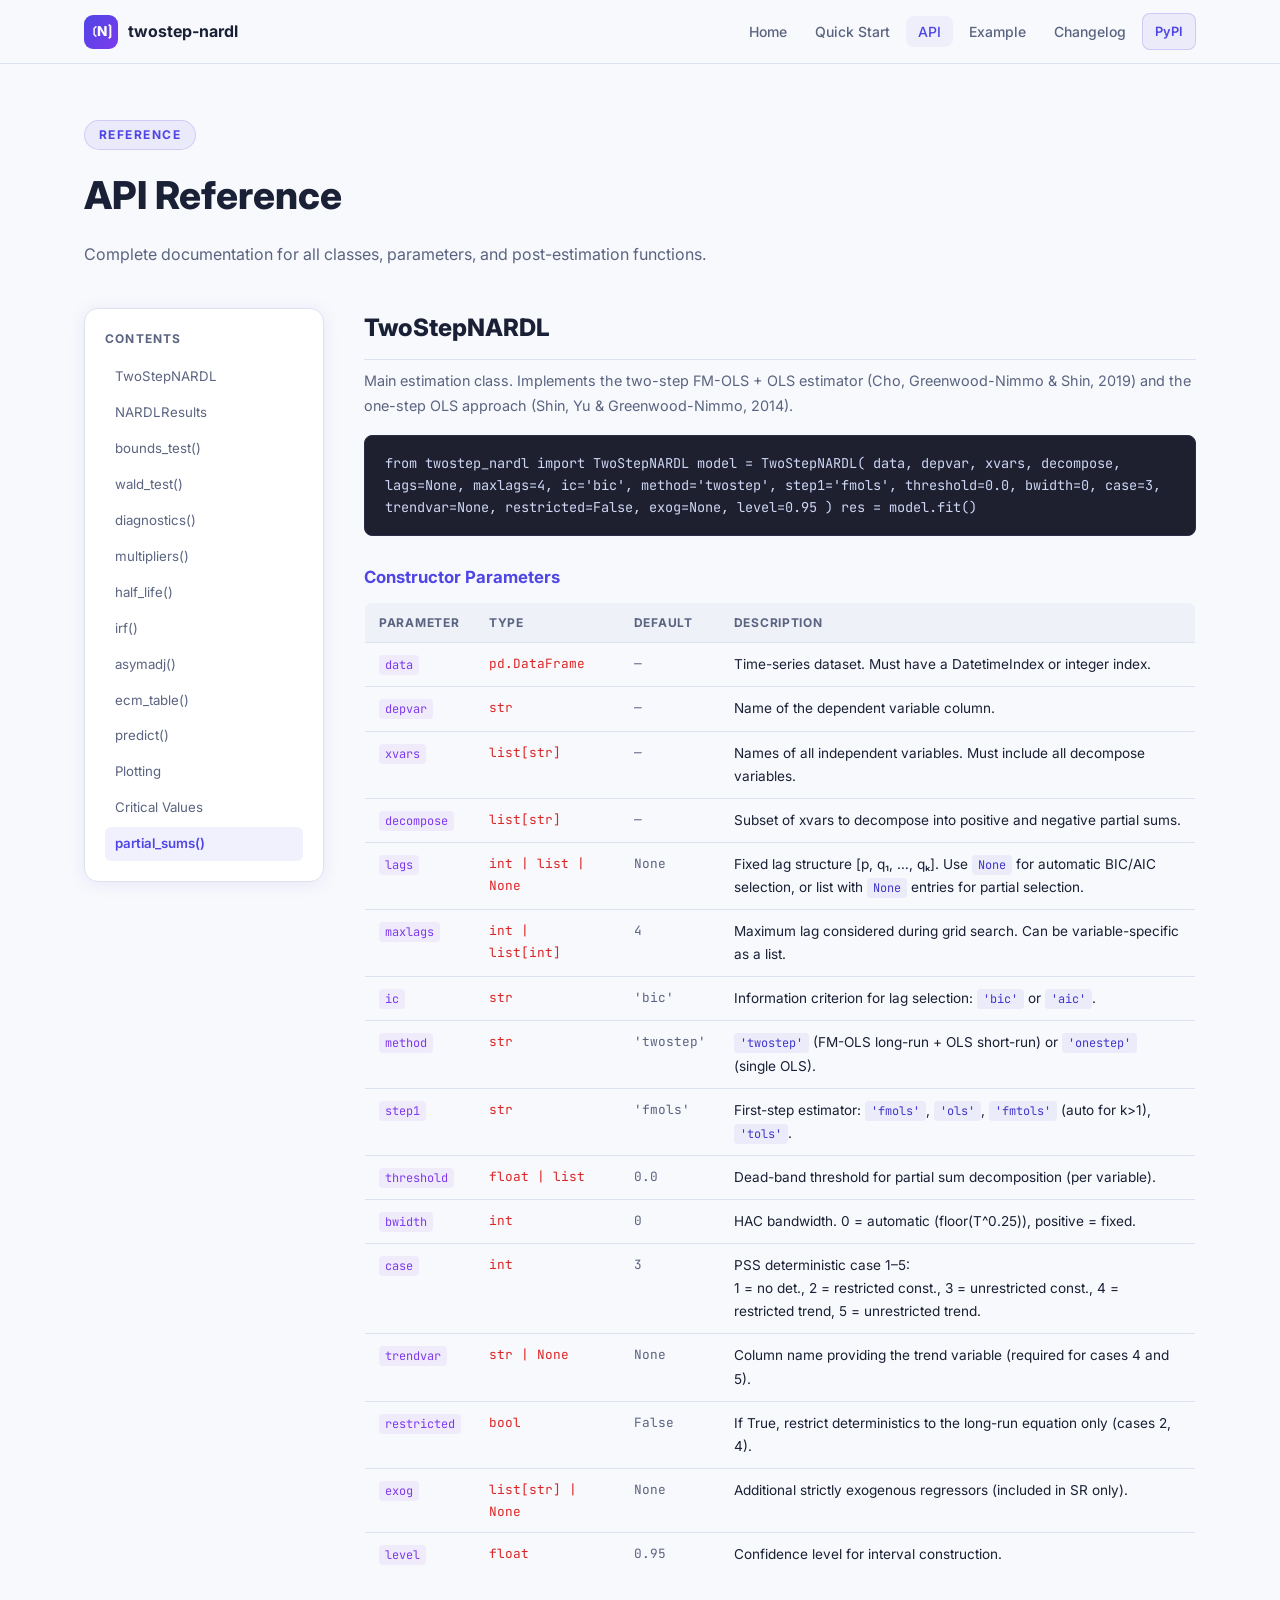
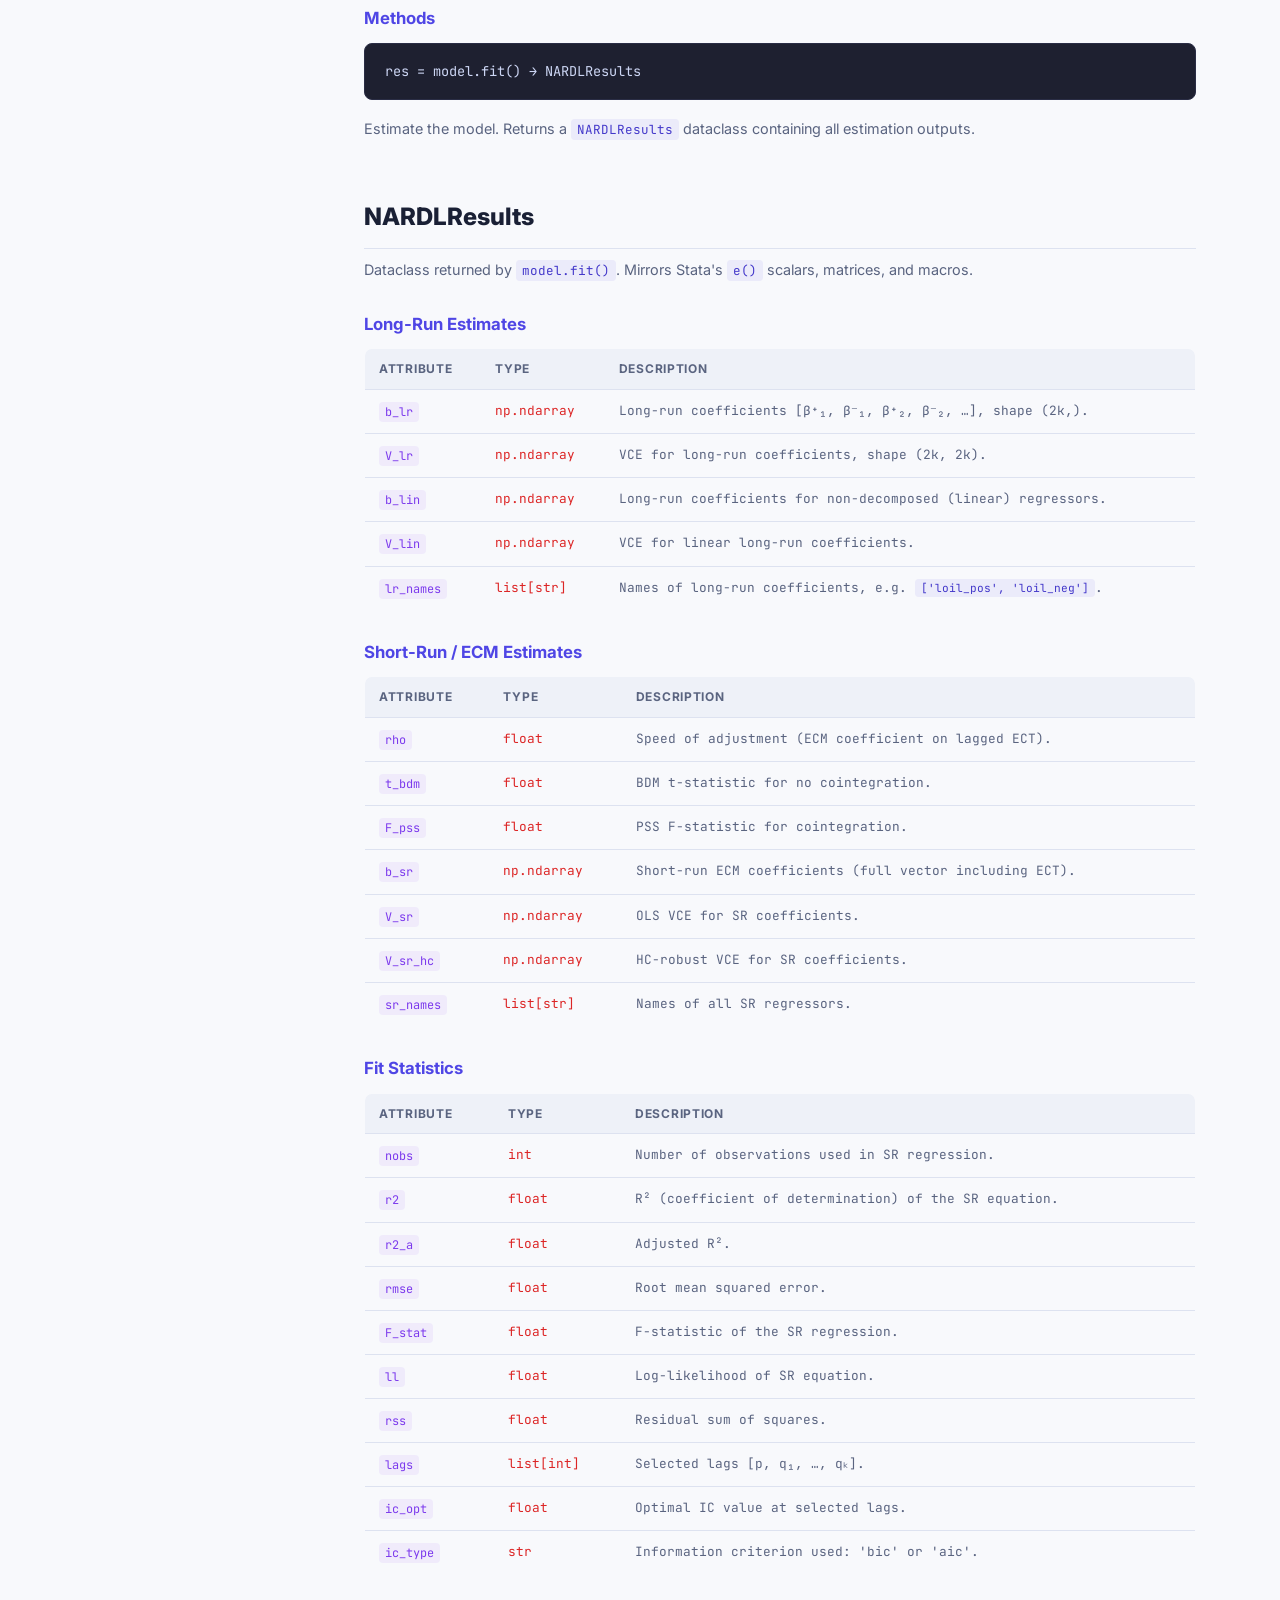
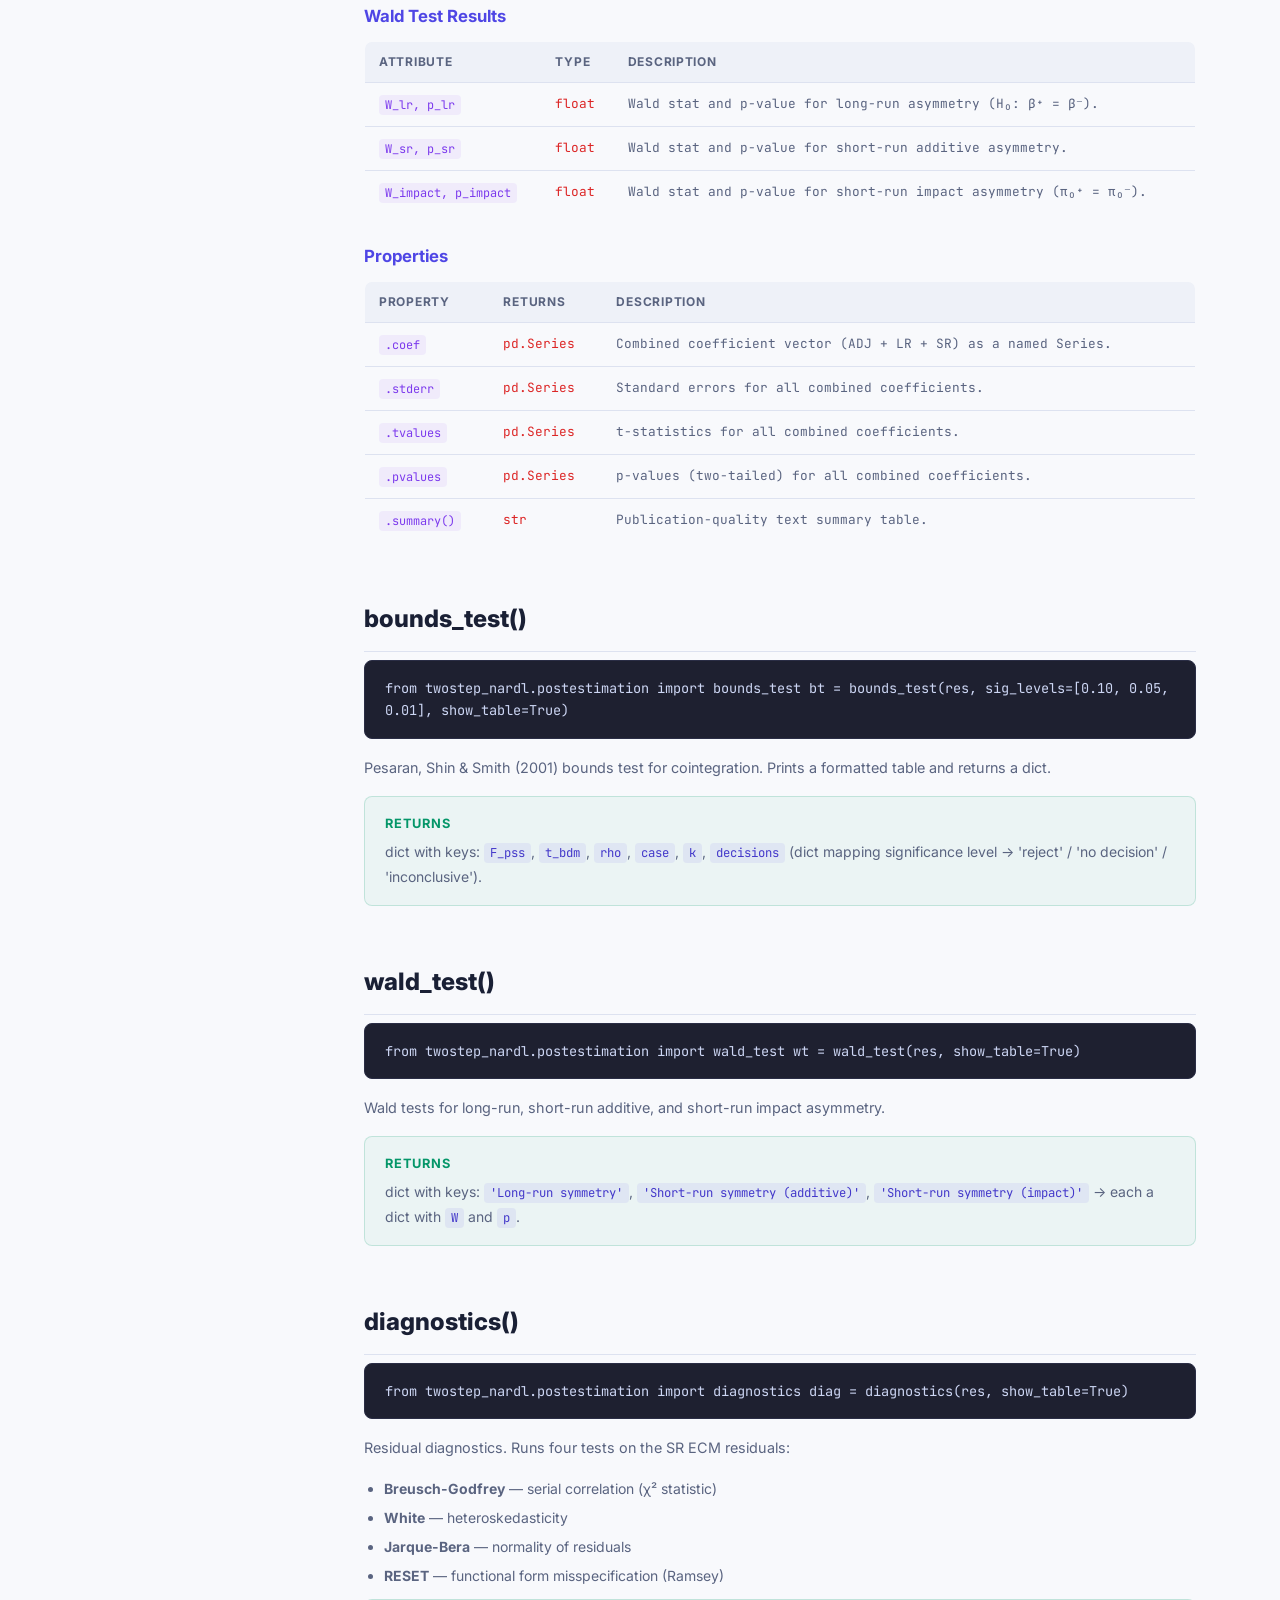
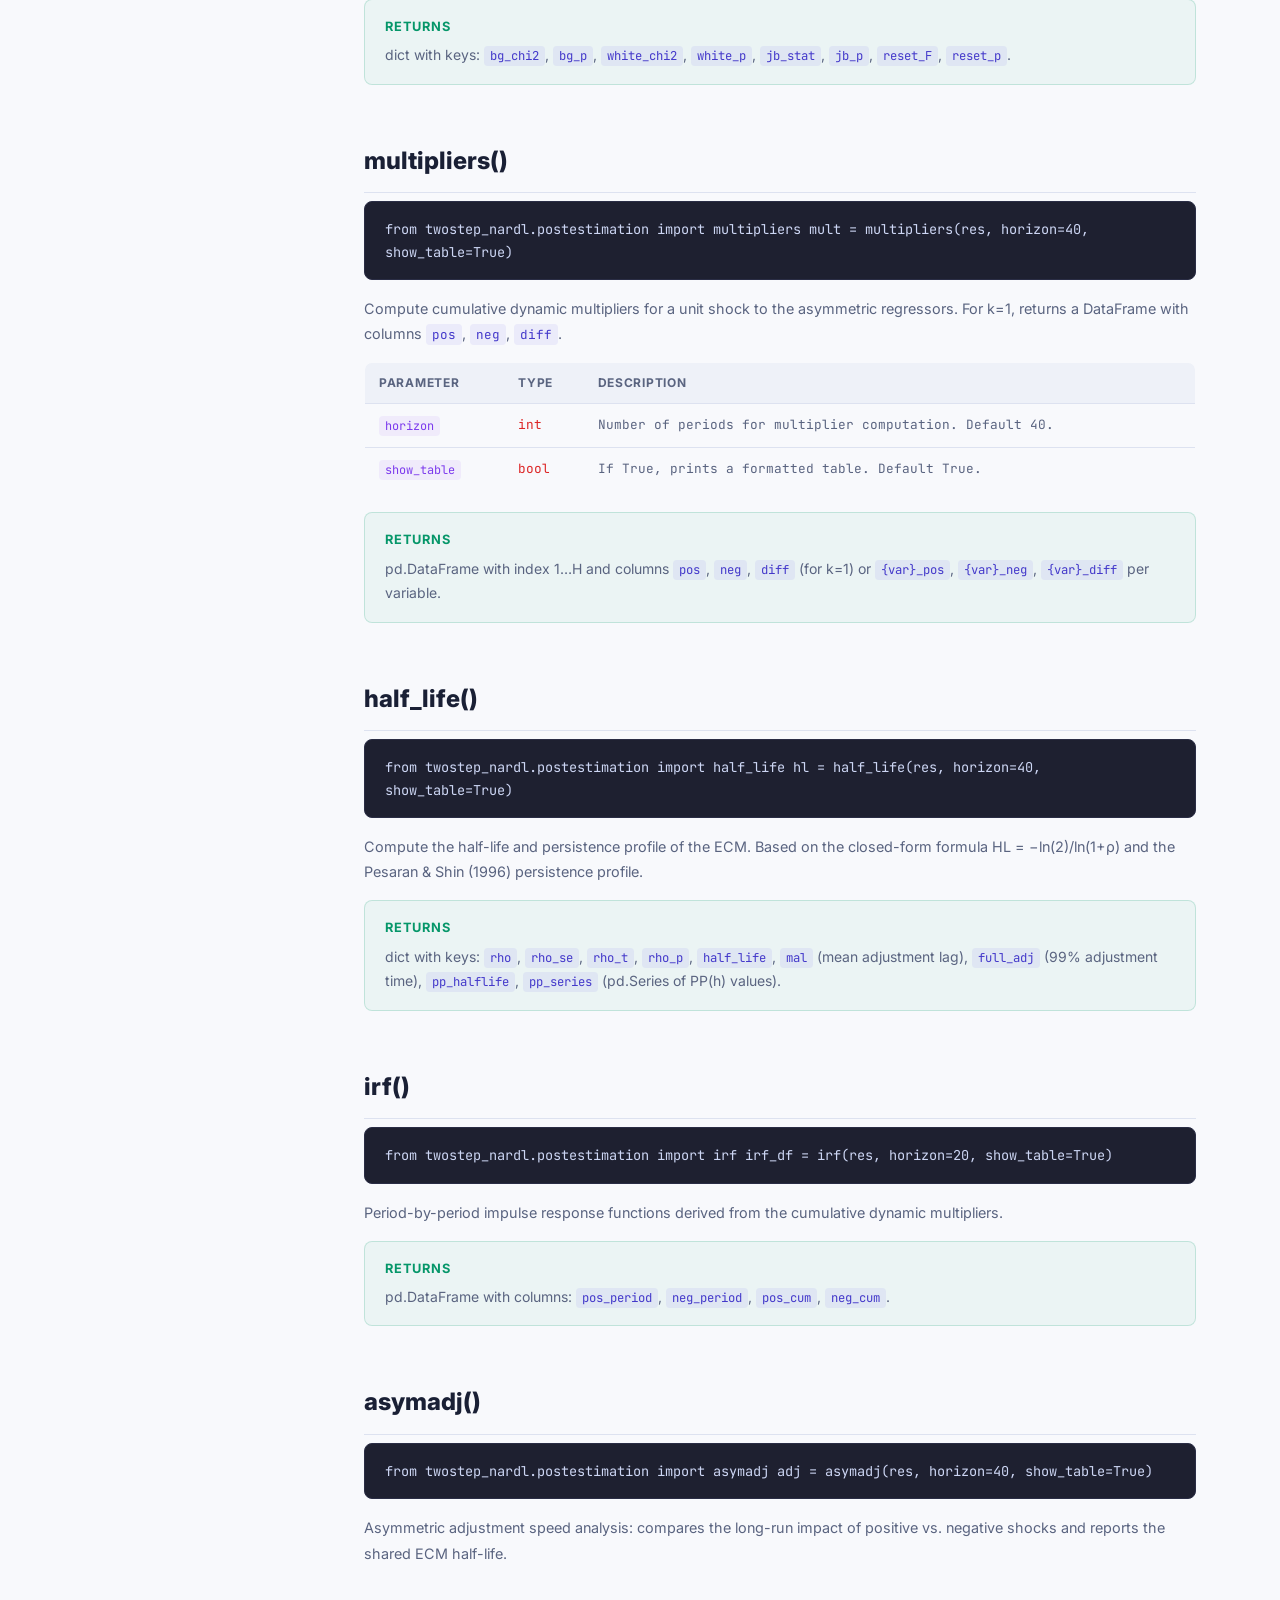
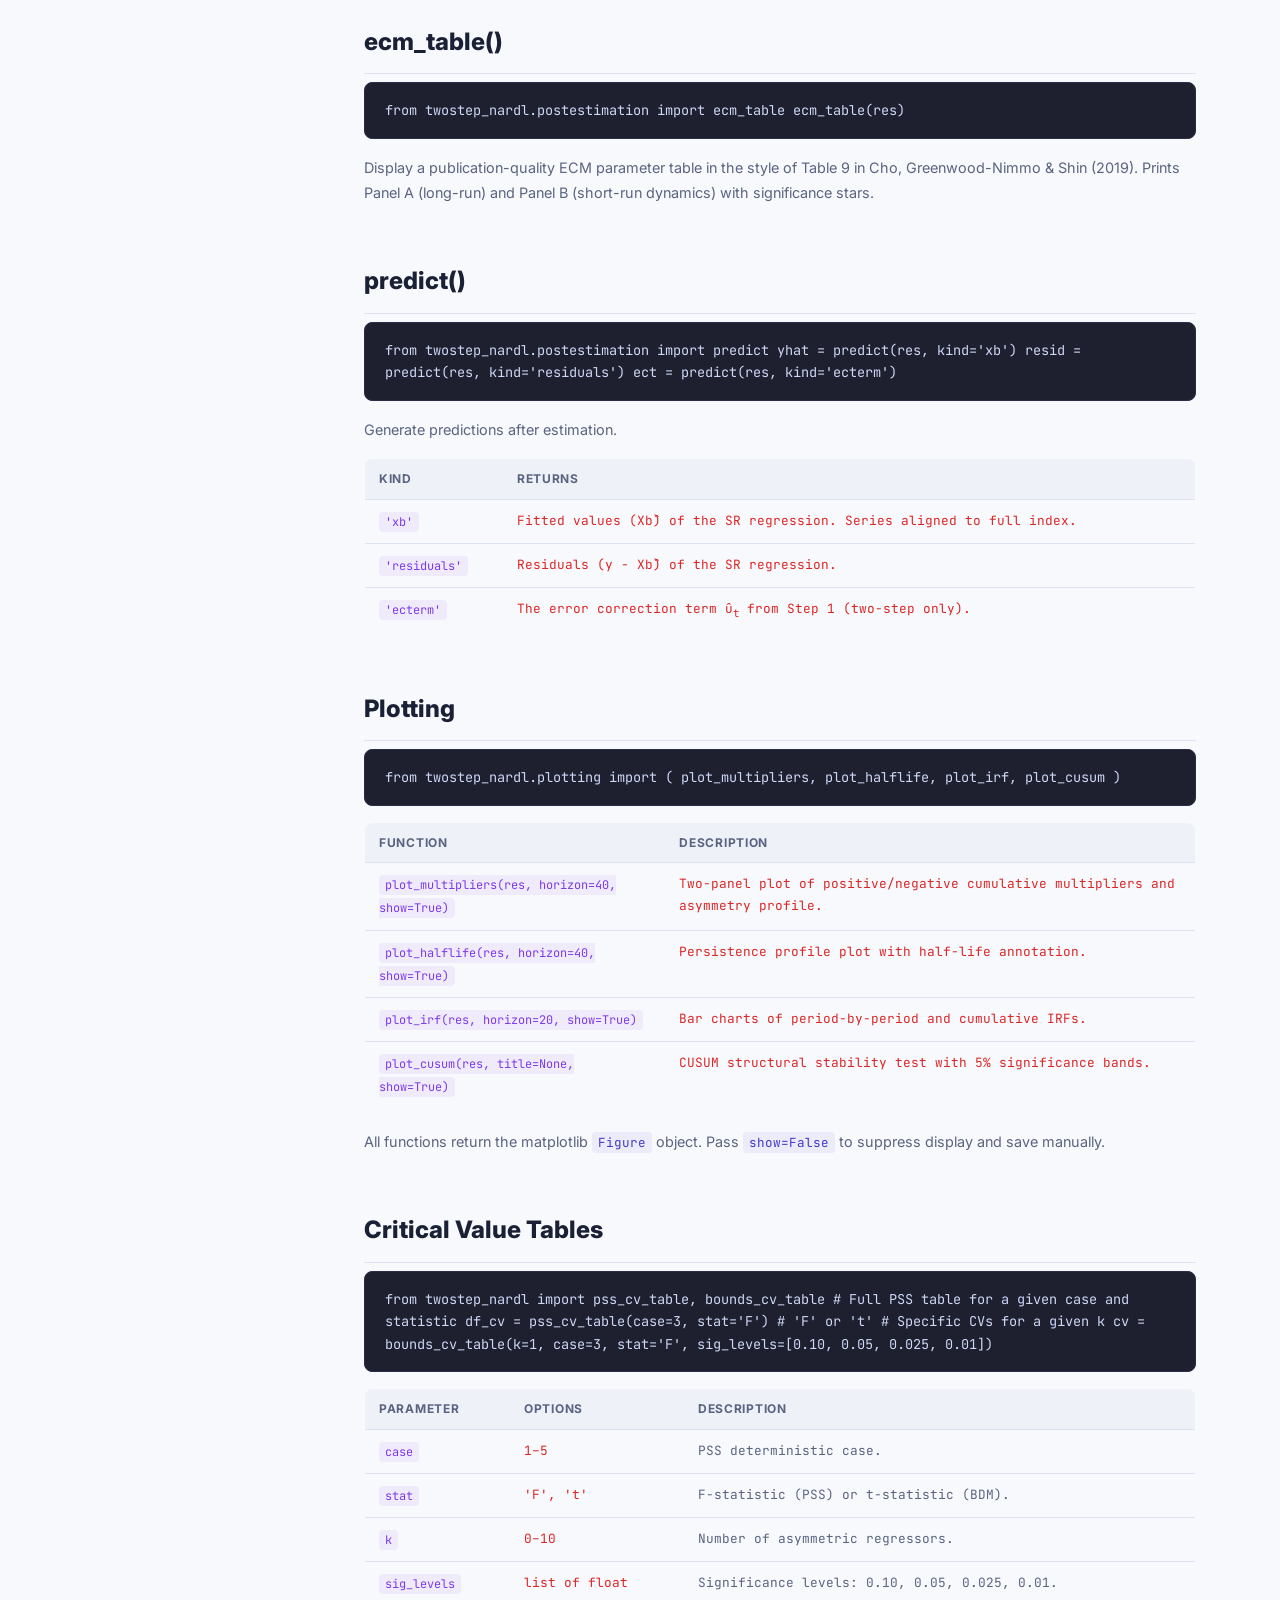
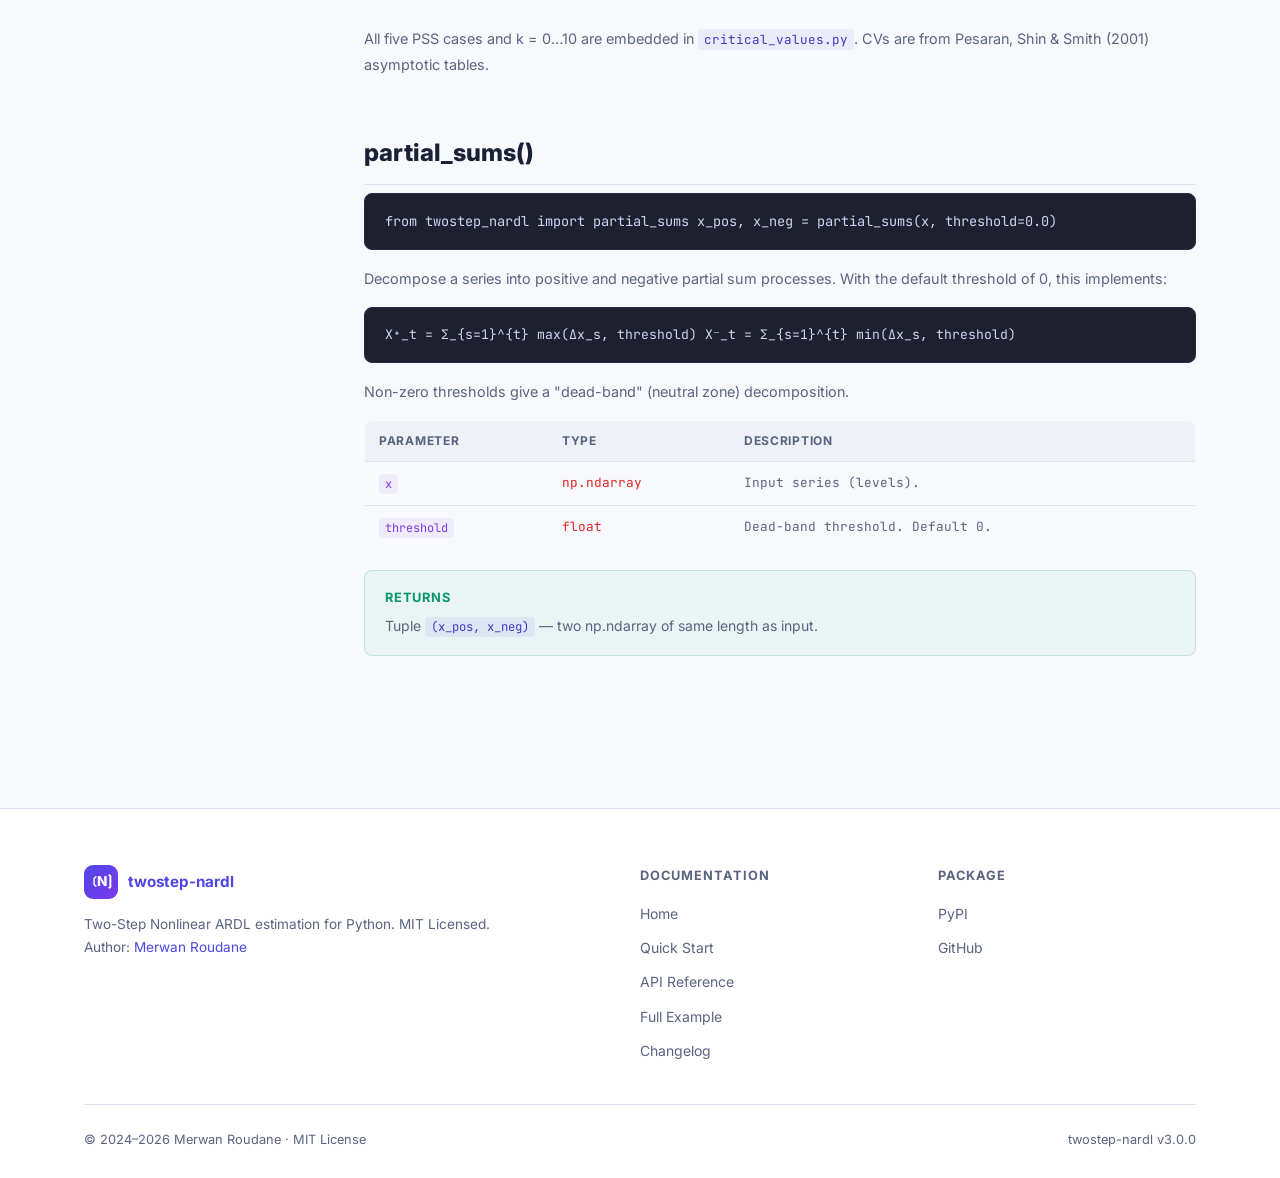
==== docs/api.html @ 9bc8993d "docs: add GitHub Pages documentation site (light theme)" ====
<!DOCTYPE html>
<html lang="en">
<head>
  <meta charset="UTF-8"/>
  <meta name="viewport" content="width=device-width, initial-scale=1.0"/>
  <title>API Reference — twostep-nardl</title>
  <meta name="description" content="Complete API reference for twostep-nardl: TwoStepNARDL class, NARDLResults attributes, and all post-estimation functions."/>
  <link rel="preconnect" href="https://fonts.googleapis.com"/>
  <link href="https://fonts.googleapis.com/css2?family=Inter:wght@300;400;500;600;700;800&family=JetBrains+Mono:wght@400;500&display=swap" rel="stylesheet"/>
  <link rel="stylesheet" href="assets/style.css"/>
</head>
<body>

<nav class="navbar" id="navbar">
  <div class="nav-inner">
    <a href="index.html" class="nav-brand"><span class="brand-icon">⟮N⟯</span><span>twostep-nardl</span></a>
    <ul class="nav-links">
      <li><a href="index.html">Home</a></li>
      <li><a href="quickstart.html">Quick Start</a></li>
      <li><a href="api.html" class="active">API</a></li>
      <li><a href="example.html">Example</a></li>
      <li><a href="changelog.html">Changelog</a></li>
      <li><a href="https://pypi.org/project/twostep-nardl/" class="btn-pypi" target="_blank">PyPI</a></li>
    </ul>
    <button class="hamburger" id="hamburger">&#9776;</button>
  </div>
</nav>

<div style="height:var(--nav-h)"></div>

<section class="section" style="padding-top:56px">
  <div class="container">
    <div class="section-header" style="text-align:left;margin-bottom:40px">
      <div class="section-tag">Reference</div>
      <h1 class="section-title" style="text-align:left">API Reference</h1>
      <p style="color:var(--text-muted)">Complete documentation for all classes, parameters, and post-estimation functions.</p>
    </div>

    <div class="api-layout">
      <!-- sidebar -->
      <aside class="api-sidebar">
        <h3>Contents</h3>
        <ul>
          <li><a href="#twostepnardl">TwoStepNARDL</a></li>
          <li><a href="#nardlresults">NARDLResults</a></li>
          <li><a href="#bounds-test">bounds_test()</a></li>
          <li><a href="#wald-test">wald_test()</a></li>
          <li><a href="#diagnostics">diagnostics()</a></li>
          <li><a href="#multipliers">multipliers()</a></li>
          <li><a href="#half-life">half_life()</a></li>
          <li><a href="#irf">irf()</a></li>
          <li><a href="#asymadj">asymadj()</a></li>
          <li><a href="#ecm-table">ecm_table()</a></li>
          <li><a href="#predict">predict()</a></li>
          <li><a href="#plotting">Plotting</a></li>
          <li><a href="#critical-values">Critical Values</a></li>
          <li><a href="#partial-sums">partial_sums()</a></li>
        </ul>
      </aside>

      <!-- content -->
      <div class="api-content">

        <!-- ══ TwoStepNARDL ══ -->
        <div class="api-section" id="twostepnardl">
          <h2>TwoStepNARDL</h2>
          <p>Main estimation class. Implements the two-step FM-OLS + OLS estimator (Cho, Greenwood-Nimmo &amp; Shin, 2019) and the one-step OLS approach (Shin, Yu &amp; Greenwood-Nimmo, 2014).</p>

          <div class="fn-signature">from twostep_nardl import TwoStepNARDL

model = TwoStepNARDL(
    data, depvar, xvars, decompose,
    lags=None, maxlags=4, ic='bic',
    method='twostep', step1='fmols',
    threshold=0.0, bwidth=0, case=3,
    trendvar=None, restricted=False,
    exog=None, level=0.95
)
res = model.fit()</div>

          <h3>Constructor Parameters</h3>
          <table class="param-table">
            <thead><tr><th>Parameter</th><th>Type</th><th>Default</th><th>Description</th></tr></thead>
            <tbody>
              <tr><td><code>data</code></td><td>pd.DataFrame</td><td>—</td><td>Time-series dataset. Must have a DatetimeIndex or integer index.</td></tr>
              <tr><td><code>depvar</code></td><td>str</td><td>—</td><td>Name of the dependent variable column.</td></tr>
              <tr><td><code>xvars</code></td><td>list[str]</td><td>—</td><td>Names of all independent variables. Must include all decompose variables.</td></tr>
              <tr><td><code>decompose</code></td><td>list[str]</td><td>—</td><td>Subset of xvars to decompose into positive and negative partial sums.</td></tr>
              <tr><td><code>lags</code></td><td>int | list | None</td><td>None</td><td>Fixed lag structure [p, q₁, …, qₖ]. Use <code>None</code> for automatic BIC/AIC selection, or list with <code>None</code> entries for partial selection.</td></tr>
              <tr><td><code>maxlags</code></td><td>int | list[int]</td><td>4</td><td>Maximum lag considered during grid search. Can be variable-specific as a list.</td></tr>
              <tr><td><code>ic</code></td><td>str</td><td>'bic'</td><td>Information criterion for lag selection: <code>'bic'</code> or <code>'aic'</code>.</td></tr>
              <tr><td><code>method</code></td><td>str</td><td>'twostep'</td><td><code>'twostep'</code> (FM-OLS long-run + OLS short-run) or <code>'onestep'</code> (single OLS).</td></tr>
              <tr><td><code>step1</code></td><td>str</td><td>'fmols'</td><td>First-step estimator: <code>'fmols'</code>, <code>'ols'</code>, <code>'fmtols'</code> (auto for k&gt;1), <code>'tols'</code>.</td></tr>
              <tr><td><code>threshold</code></td><td>float | list</td><td>0.0</td><td>Dead-band threshold for partial sum decomposition (per variable).</td></tr>
              <tr><td><code>bwidth</code></td><td>int</td><td>0</td><td>HAC bandwidth. 0 = automatic (floor(T^0.25)), positive = fixed.</td></tr>
              <tr><td><code>case</code></td><td>int</td><td>3</td><td>PSS deterministic case 1–5:<br/>1 = no det., 2 = restricted const., 3 = unrestricted const., 4 = restricted trend, 5 = unrestricted trend.</td></tr>
              <tr><td><code>trendvar</code></td><td>str | None</td><td>None</td><td>Column name providing the trend variable (required for cases 4 and 5).</td></tr>
              <tr><td><code>restricted</code></td><td>bool</td><td>False</td><td>If True, restrict deterministics to the long-run equation only (cases 2, 4).</td></tr>
              <tr><td><code>exog</code></td><td>list[str] | None</td><td>None</td><td>Additional strictly exogenous regressors (included in SR only).</td></tr>
              <tr><td><code>level</code></td><td>float</td><td>0.95</td><td>Confidence level for interval construction.</td></tr>
            </tbody>
          </table>

          <h3>Methods</h3>
          <div class="fn-signature">res = model.fit()  →  NARDLResults</div>
          <p>Estimate the model. Returns a <code>NARDLResults</code> dataclass containing all estimation outputs.</p>
        </div>

        <!-- ══ NARDLResults ══ -->
        <div class="api-section" id="nardlresults">
          <h2>NARDLResults</h2>
          <p>Dataclass returned by <code>model.fit()</code>. Mirrors Stata's <code>e()</code> scalars, matrices, and macros.</p>

          <h3>Long-Run Estimates</h3>
          <table class="param-table">
            <thead><tr><th>Attribute</th><th>Type</th><th>Description</th></tr></thead>
            <tbody>
              <tr><td><code>b_lr</code></td><td>np.ndarray</td><td>Long-run coefficients [β⁺₁, β⁻₁, β⁺₂, β⁻₂, …], shape (2k,).</td></tr>
              <tr><td><code>V_lr</code></td><td>np.ndarray</td><td>VCE for long-run coefficients, shape (2k, 2k).</td></tr>
              <tr><td><code>b_lin</code></td><td>np.ndarray</td><td>Long-run coefficients for non-decomposed (linear) regressors.</td></tr>
              <tr><td><code>V_lin</code></td><td>np.ndarray</td><td>VCE for linear long-run coefficients.</td></tr>
              <tr><td><code>lr_names</code></td><td>list[str]</td><td>Names of long-run coefficients, e.g. <code>['loil_pos', 'loil_neg']</code>.</td></tr>
            </tbody>
          </table>

          <h3>Short-Run / ECM Estimates</h3>
          <table class="param-table">
            <thead><tr><th>Attribute</th><th>Type</th><th>Description</th></tr></thead>
            <tbody>
              <tr><td><code>rho</code></td><td>float</td><td>Speed of adjustment (ECM coefficient on lagged ECT).</td></tr>
              <tr><td><code>t_bdm</code></td><td>float</td><td>BDM t-statistic for no cointegration.</td></tr>
              <tr><td><code>F_pss</code></td><td>float</td><td>PSS F-statistic for cointegration.</td></tr>
              <tr><td><code>b_sr</code></td><td>np.ndarray</td><td>Short-run ECM coefficients (full vector including ECT).</td></tr>
              <tr><td><code>V_sr</code></td><td>np.ndarray</td><td>OLS VCE for SR coefficients.</td></tr>
              <tr><td><code>V_sr_hc</code></td><td>np.ndarray</td><td>HC-robust VCE for SR coefficients.</td></tr>
              <tr><td><code>sr_names</code></td><td>list[str]</td><td>Names of all SR regressors.</td></tr>
            </tbody>
          </table>

          <h3>Fit Statistics</h3>
          <table class="param-table">
            <thead><tr><th>Attribute</th><th>Type</th><th>Description</th></tr></thead>
            <tbody>
              <tr><td><code>nobs</code></td><td>int</td><td>Number of observations used in SR regression.</td></tr>
              <tr><td><code>r2</code></td><td>float</td><td>R² (coefficient of determination) of the SR equation.</td></tr>
              <tr><td><code>r2_a</code></td><td>float</td><td>Adjusted R².</td></tr>
              <tr><td><code>rmse</code></td><td>float</td><td>Root mean squared error.</td></tr>
              <tr><td><code>F_stat</code></td><td>float</td><td>F-statistic of the SR regression.</td></tr>
              <tr><td><code>ll</code></td><td>float</td><td>Log-likelihood of SR equation.</td></tr>
              <tr><td><code>rss</code></td><td>float</td><td>Residual sum of squares.</td></tr>
              <tr><td><code>lags</code></td><td>list[int]</td><td>Selected lags [p, q₁, …, qₖ].</td></tr>
              <tr><td><code>ic_opt</code></td><td>float</td><td>Optimal IC value at selected lags.</td></tr>
              <tr><td><code>ic_type</code></td><td>str</td><td>Information criterion used: 'bic' or 'aic'.</td></tr>
            </tbody>
          </table>

          <h3>Wald Test Results</h3>
          <table class="param-table">
            <thead><tr><th>Attribute</th><th>Type</th><th>Description</th></tr></thead>
            <tbody>
              <tr><td><code>W_lr, p_lr</code></td><td>float</td><td>Wald stat and p-value for long-run asymmetry (H₀: β⁺ = β⁻).</td></tr>
              <tr><td><code>W_sr, p_sr</code></td><td>float</td><td>Wald stat and p-value for short-run additive asymmetry.</td></tr>
              <tr><td><code>W_impact, p_impact</code></td><td>float</td><td>Wald stat and p-value for short-run impact asymmetry (π₀⁺ = π₀⁻).</td></tr>
            </tbody>
          </table>

          <h3>Properties</h3>
          <table class="param-table">
            <thead><tr><th>Property</th><th>Returns</th><th>Description</th></tr></thead>
            <tbody>
              <tr><td><code>.coef</code></td><td>pd.Series</td><td>Combined coefficient vector (ADJ + LR + SR) as a named Series.</td></tr>
              <tr><td><code>.stderr</code></td><td>pd.Series</td><td>Standard errors for all combined coefficients.</td></tr>
              <tr><td><code>.tvalues</code></td><td>pd.Series</td><td>t-statistics for all combined coefficients.</td></tr>
              <tr><td><code>.pvalues</code></td><td>pd.Series</td><td>p-values (two-tailed) for all combined coefficients.</td></tr>
              <tr><td><code>.summary()</code></td><td>str</td><td>Publication-quality text summary table.</td></tr>
            </tbody>
          </table>
        </div>

        <!-- ══ bounds_test ══ -->
        <div class="api-section" id="bounds-test">
          <h2>bounds_test()</h2>
          <div class="fn-signature">from twostep_nardl.postestimation import bounds_test

bt = bounds_test(res, sig_levels=[0.10, 0.05, 0.01], show_table=True)</div>
          <p>Pesaran, Shin &amp; Smith (2001) bounds test for cointegration. Prints a formatted table and returns a dict.</p>
          <div class="returns-box">
            <strong>Returns</strong>
            <p>dict with keys: <code>F_pss</code>, <code>t_bdm</code>, <code>rho</code>, <code>case</code>, <code>k</code>, <code>decisions</code> (dict mapping significance level → 'reject' / 'no decision' / 'inconclusive').</p>
          </div>
        </div>

        <!-- ══ wald_test ══ -->
        <div class="api-section" id="wald-test">
          <h2>wald_test()</h2>
          <div class="fn-signature">from twostep_nardl.postestimation import wald_test

wt = wald_test(res, show_table=True)</div>
          <p>Wald tests for long-run, short-run additive, and short-run impact asymmetry.</p>
          <div class="returns-box">
            <strong>Returns</strong>
            <p>dict with keys: <code>'Long-run symmetry'</code>, <code>'Short-run symmetry (additive)'</code>, <code>'Short-run symmetry (impact)'</code> → each a dict with <code>W</code> and <code>p</code>.</p>
          </div>
        </div>

        <!-- ══ diagnostics ══ -->
        <div class="api-section" id="diagnostics">
          <h2>diagnostics()</h2>
          <div class="fn-signature">from twostep_nardl.postestimation import diagnostics

diag = diagnostics(res, show_table=True)</div>
          <p>Residual diagnostics. Runs four tests on the SR ECM residuals:</p>
          <ul style="margin:12px 0 12px 20px; color:var(--text-muted); font-size:.875rem; display:flex; flex-direction:column; gap:6px; list-style:disc">
            <li><strong>Breusch-Godfrey</strong> — serial correlation (χ² statistic)</li>
            <li><strong>White</strong> — heteroskedasticity</li>
            <li><strong>Jarque-Bera</strong> — normality of residuals</li>
            <li><strong>RESET</strong> — functional form misspecification (Ramsey)</li>
          </ul>
          <div class="returns-box">
            <strong>Returns</strong>
            <p>dict with keys: <code>bg_chi2</code>, <code>bg_p</code>, <code>white_chi2</code>, <code>white_p</code>, <code>jb_stat</code>, <code>jb_p</code>, <code>reset_F</code>, <code>reset_p</code>.</p>
          </div>
        </div>

        <!-- ══ multipliers ══ -->
        <div class="api-section" id="multipliers">
          <h2>multipliers()</h2>
          <div class="fn-signature">from twostep_nardl.postestimation import multipliers

mult = multipliers(res, horizon=40, show_table=True)</div>
          <p>Compute cumulative dynamic multipliers for a unit shock to the asymmetric regressors. For k=1, returns a DataFrame with columns <code>pos</code>, <code>neg</code>, <code>diff</code>.</p>
          <table class="param-table">
            <thead><tr><th>Parameter</th><th>Type</th><th>Description</th></tr></thead>
            <tbody>
              <tr><td><code>horizon</code></td><td>int</td><td>Number of periods for multiplier computation. Default 40.</td></tr>
              <tr><td><code>show_table</code></td><td>bool</td><td>If True, prints a formatted table. Default True.</td></tr>
            </tbody>
          </table>
          <div class="returns-box">
            <strong>Returns</strong>
            <p>pd.DataFrame with index 1…H and columns <code>pos</code>, <code>neg</code>, <code>diff</code> (for k=1) or <code>{var}_pos</code>, <code>{var}_neg</code>, <code>{var}_diff</code> per variable.</p>
          </div>
        </div>

        <!-- ══ half_life ══ -->
        <div class="api-section" id="half-life">
          <h2>half_life()</h2>
          <div class="fn-signature">from twostep_nardl.postestimation import half_life

hl = half_life(res, horizon=40, show_table=True)</div>
          <p>Compute the half-life and persistence profile of the ECM. Based on the closed-form formula HL = −ln(2)/ln(1+ρ) and the Pesaran &amp; Shin (1996) persistence profile.</p>
          <div class="returns-box">
            <strong>Returns</strong>
            <p>dict with keys: <code>rho</code>, <code>rho_se</code>, <code>rho_t</code>, <code>rho_p</code>, <code>half_life</code>, <code>mal</code> (mean adjustment lag), <code>full_adj</code> (99% adjustment time), <code>pp_halflife</code>, <code>pp_series</code> (pd.Series of PP(h) values).</p>
          </div>
        </div>

        <!-- ══ irf ══ -->
        <div class="api-section" id="irf">
          <h2>irf()</h2>
          <div class="fn-signature">from twostep_nardl.postestimation import irf

irf_df = irf(res, horizon=20, show_table=True)</div>
          <p>Period-by-period impulse response functions derived from the cumulative dynamic multipliers.</p>
          <div class="returns-box">
            <strong>Returns</strong>
            <p>pd.DataFrame with columns: <code>pos_period</code>, <code>neg_period</code>, <code>pos_cum</code>, <code>neg_cum</code>.</p>
          </div>
        </div>

        <!-- ══ asymadj ══ -->
        <div class="api-section" id="asymadj">
          <h2>asymadj()</h2>
          <div class="fn-signature">from twostep_nardl.postestimation import asymadj

adj = asymadj(res, horizon=40, show_table=True)</div>
          <p>Asymmetric adjustment speed analysis: compares the long-run impact of positive vs. negative shocks and reports the shared ECM half-life.</p>
        </div>

        <!-- ══ ecm_table ══ -->
        <div class="api-section" id="ecm-table">
          <h2>ecm_table()</h2>
          <div class="fn-signature">from twostep_nardl.postestimation import ecm_table

ecm_table(res)</div>
          <p>Display a publication-quality ECM parameter table in the style of Table 9 in Cho, Greenwood-Nimmo &amp; Shin (2019). Prints Panel A (long-run) and Panel B (short-run dynamics) with significance stars.</p>
        </div>

        <!-- ══ predict ══ -->
        <div class="api-section" id="predict">
          <h2>predict()</h2>
          <div class="fn-signature">from twostep_nardl.postestimation import predict

yhat  = predict(res, kind='xb')
resid = predict(res, kind='residuals')
ect   = predict(res, kind='ecterm')</div>
          <p>Generate predictions after estimation.</p>
          <table class="param-table">
            <thead><tr><th>kind</th><th>Returns</th></tr></thead>
            <tbody>
              <tr><td><code>'xb'</code></td><td>Fitted values (Xb̂) of the SR regression. Series aligned to full index.</td></tr>
              <tr><td><code>'residuals'</code></td><td>Residuals (y − Xb̂) of the SR regression.</td></tr>
              <tr><td><code>'ecterm'</code></td><td>The error correction term û<sub>t</sub> from Step 1 (two-step only).</td></tr>
            </tbody>
          </table>
        </div>

        <!-- ══ Plotting ══ -->
        <div class="api-section" id="plotting">
          <h2>Plotting</h2>
          <div class="fn-signature">from twostep_nardl.plotting import (
    plot_multipliers, plot_halflife, plot_irf, plot_cusum
)</div>
          <table class="param-table">
            <thead><tr><th>Function</th><th>Description</th></tr></thead>
            <tbody>
              <tr><td><code>plot_multipliers(res, horizon=40, show=True)</code></td><td>Two-panel plot of positive/negative cumulative multipliers and asymmetry profile.</td></tr>
              <tr><td><code>plot_halflife(res, horizon=40, show=True)</code></td><td>Persistence profile plot with half-life annotation.</td></tr>
              <tr><td><code>plot_irf(res, horizon=20, show=True)</code></td><td>Bar charts of period-by-period and cumulative IRFs.</td></tr>
              <tr><td><code>plot_cusum(res, title=None, show=True)</code></td><td>CUSUM structural stability test with 5% significance bands.</td></tr>
            </tbody>
          </table>
          <p>All functions return the matplotlib <code>Figure</code> object. Pass <code>show=False</code> to suppress display and save manually.</p>
        </div>

        <!-- ══ Critical Values ══ -->
        <div class="api-section" id="critical-values">
          <h2>Critical Value Tables</h2>
          <div class="fn-signature">from twostep_nardl import pss_cv_table, bounds_cv_table

# Full PSS table for a given case and statistic
df_cv = pss_cv_table(case=3, stat='F')   # 'F' or 't'

# Specific CVs for a given k
cv = bounds_cv_table(k=1, case=3, stat='F',
                      sig_levels=[0.10, 0.05, 0.025, 0.01])</div>
          <table class="param-table">
            <thead><tr><th>Parameter</th><th>Options</th><th>Description</th></tr></thead>
            <tbody>
              <tr><td><code>case</code></td><td>1–5</td><td>PSS deterministic case.</td></tr>
              <tr><td><code>stat</code></td><td>'F', 't'</td><td>F-statistic (PSS) or t-statistic (BDM).</td></tr>
              <tr><td><code>k</code></td><td>0–10</td><td>Number of asymmetric regressors.</td></tr>
              <tr><td><code>sig_levels</code></td><td>list of float</td><td>Significance levels: 0.10, 0.05, 0.025, 0.01.</td></tr>
            </tbody>
          </table>
          <p>All five PSS cases and k = 0…10 are embedded in <code>critical_values.py</code>. CVs are from Pesaran, Shin &amp; Smith (2001) asymptotic tables.</p>
        </div>

        <!-- ══ partial_sums ══ -->
        <div class="api-section" id="partial-sums">
          <h2>partial_sums()</h2>
          <div class="fn-signature">from twostep_nardl import partial_sums

x_pos, x_neg = partial_sums(x, threshold=0.0)</div>
          <p>Decompose a series into positive and negative partial sum processes. With the default threshold of 0, this implements:</p>
          <div class="fn-signature" style="font-size:.82rem">
X⁺_t = Σ_{s=1}^{t} max(Δx_s, threshold)
X⁻_t = Σ_{s=1}^{t} min(Δx_s, threshold)</div>
          <p>Non-zero thresholds give a "dead-band" (neutral zone) decomposition.</p>
          <table class="param-table">
            <thead><tr><th>Parameter</th><th>Type</th><th>Description</th></tr></thead>
            <tbody>
              <tr><td><code>x</code></td><td>np.ndarray</td><td>Input series (levels).</td></tr>
              <tr><td><code>threshold</code></td><td>float</td><td>Dead-band threshold. Default 0.</td></tr>
            </tbody>
          </table>
          <div class="returns-box">
            <strong>Returns</strong>
            <p>Tuple <code>(x_pos, x_neg)</code> — two np.ndarray of same length as input.</p>
          </div>
        </div>

      </div><!-- /api-content -->
    </div><!-- /api-layout -->
  </div>
</section>

<footer class="footer">
  <div class="container">
    <div class="footer-grid">
      <div class="footer-brand">
        <a href="index.html" class="nav-brand"><span class="brand-icon">⟮N⟯</span><span>twostep-nardl</span></a>
        <p>Two-Step Nonlinear ARDL estimation for Python. MIT Licensed.</p>
        <p>Author: <a href="mailto:merwanroudane920@gmail.com">Merwan Roudane</a></p>
      </div>
      <div class="footer-links">
        <h4>Documentation</h4>
        <ul>
          <li><a href="index.html">Home</a></li>
          <li><a href="quickstart.html">Quick Start</a></li>
          <li><a href="api.html">API Reference</a></li>
          <li><a href="example.html">Full Example</a></li>
          <li><a href="changelog.html">Changelog</a></li>
        </ul>
      </div>
      <div class="footer-links">
        <h4>Package</h4>
        <ul>
          <li><a href="https://pypi.org/project/twostep-nardl/" target="_blank">PyPI</a></li>
          <li><a href="https://github.com/merwanroudane/2stepnardl" target="_blank">GitHub</a></li>
        </ul>
      </div>
    </div>
    <div class="footer-bottom">
      <span>© 2024–2026 Merwan Roudane · MIT License</span>
      <span>twostep-nardl v3.0.0</span>
    </div>
  </div>
</footer>

<script src="assets/main.js"></script>
</body>
</html>
---- docs/assets/style.css ----
/* ============================================================
   twostep-nardl Documentation — style.css
   Light mode, clean modern design, premium feel
   ============================================================ */

/* ─── Reset & Base ─────────────────────────────────────────── */
*, *::before, *::after { box-sizing: border-box; margin: 0; padding: 0; }

:root {
  --bg:          #f8f9fc;
  --bg-2:        #eef1f8;
  --bg-card:     #ffffff;
  --bg-card-h:   #f0f4ff;
  --border:      #dde2f0;
  --border-h:    #b8c4e8;
  --text:        #1a2035;
  --text-muted:  #5a6480;
  --primary:     #4f46e5;
  --primary-g:   linear-gradient(135deg,#4f46e5,#7c3aed);
  --accent:      #0891b2;
  --green:       #059669;
  --gold:        #d97706;
  --red:         #dc2626;
  --code-bg:     #1e2030;
  --code-text:   #cdd6f4;
  --nav-h:       64px;
  --radius:      14px;
  --radius-sm:   8px;
  --shadow:      0 2px 16px rgba(79,70,229,0.10);
  --shadow-lg:   0 8px 40px rgba(79,70,229,0.14);
}

html { scroll-behavior: smooth; font-size: 16px; }

body {
  background: var(--bg);
  color: var(--text);
  font-family: 'Inter', system-ui, sans-serif;
  line-height: 1.65;
  overflow-x: hidden;
}

a { color: var(--primary); text-decoration: none; }
a:hover { text-decoration: underline; }
code {
  font-family: 'JetBrains Mono', monospace;
  font-size: 0.875em;
  background: rgba(79,70,229,0.08);
  padding: 2px 6px;
  border-radius: 4px;
  color: #4338ca;
}
img { max-width: 100%; display: block; }
ul { list-style: none; }

/* ─── Utility ───────────────────────────────────────────────── */
.container { max-width: 1160px; margin: 0 auto; padding: 0 24px; }
.gradient-text {
  background: linear-gradient(135deg, #4f46e5 0%, #0891b2 60%, #059669 100%);
  -webkit-background-clip: text; -webkit-text-fill-color: transparent; background-clip: text;
}
.section { padding: 96px 0; }

.section-header { text-align: center; margin-bottom: 56px; }
.section-tag {
  display: inline-block; font-size: .75rem; font-weight: 700; letter-spacing: .12em;
  text-transform: uppercase; color: var(--primary); background: rgba(79,70,229,0.08);
  border: 1px solid rgba(79,70,229,0.18); border-radius: 100px; padding: 4px 14px;
  margin-bottom: 14px;
}
.section-title { font-size: clamp(1.6rem,3vw,2.4rem); font-weight: 800; margin-bottom: 14px; color: var(--text); }
.section-subtitle { color: var(--text-muted); max-width: 640px; margin: 0 auto; }

/* ─── Buttons ───────────────────────────────────────────────── */
.btn-primary {
  display: inline-flex; align-items: center; gap: 6px;
  background: var(--primary-g); color: #fff; font-weight: 600; font-size: .9rem;
  padding: 12px 24px; border-radius: 100px; border: none; cursor: pointer;
  transition: opacity .2s, transform .2s, box-shadow .2s;
  box-shadow: 0 4px 16px rgba(79,70,229,0.3);
}
.btn-primary:hover { opacity: .9; transform: translateY(-1px); box-shadow: 0 6px 24px rgba(79,70,229,0.38); text-decoration: none; color:#fff; }

.btn-secondary {
  display: inline-flex; align-items: center; gap: 6px;
  background: #fff; color: var(--text); font-weight: 600; font-size: .9rem;
  padding: 11px 24px; border-radius: 100px; border: 1.5px solid var(--border-h); cursor: pointer;
  transition: background .2s, border-color .2s, transform .2s;
  box-shadow: 0 1px 4px rgba(0,0,0,.06);
}
.btn-secondary:hover { background: var(--bg-card-h); border-color: var(--primary); transform: translateY(-1px); text-decoration: none; }

.btn-ghost {
  display: inline-flex; align-items: center; gap: 6px;
  color: var(--text-muted); font-size: .9rem; font-weight: 500;
  padding: 11px 20px; border-radius: 100px;
  transition: color .2s;
}
.btn-ghost:hover { color: var(--text); text-decoration: none; }

/* ─── Navbar ────────────────────────────────────────────────── */
.navbar {
  position: fixed; top: 0; left: 0; right: 0; height: var(--nav-h); z-index: 100;
  background: rgba(248,249,252,0.92); backdrop-filter: blur(16px);
  border-bottom: 1px solid var(--border);
  transition: box-shadow .3s;
}
.navbar.scrolled { box-shadow: 0 2px 20px rgba(79,70,229,0.10); }
.nav-inner {
  max-width: 1160px; margin: 0 auto; padding: 0 24px;
  height: 100%; display: flex; align-items: center; gap: 32px;
}
.nav-brand {
  display: flex; align-items: center; gap: 10px;
  font-weight: 700; font-size: 1rem; color: var(--text); white-space: nowrap;
}
.nav-brand:hover { text-decoration: none; }
.brand-icon {
  width: 34px; height: 34px; background: var(--primary-g); border-radius: 9px;
  display: flex; align-items: center; justify-content: center;
  font-size: .85rem; font-weight: 800; color: #fff; flex-shrink: 0;
}
.nav-links {
  display: flex; align-items: center; gap: 4px; margin-left: auto;
}
.nav-links li a {
  color: var(--text-muted); font-size: .875rem; font-weight: 500;
  padding: 7px 12px; border-radius: 8px; transition: color .15s, background .15s;
}
.nav-links li a:hover, .nav-links li a.active {
  color: var(--primary); background: rgba(79,70,229,0.06); text-decoration: none;
}
.btn-pypi {
  display: inline-flex; align-items: center; gap: 6px;
  background: rgba(79,70,229,0.08); border: 1.5px solid rgba(79,70,229,0.2);
  padding: 7px 14px; border-radius: 8px; color: var(--primary) !important;
  font-size: .8rem !important; font-weight: 600 !important; transition: background .2s !important;
}
.btn-pypi:hover { background: rgba(79,70,229,0.14) !important; }
.hamburger { display: none; background: none; border: none; color: var(--text); font-size: 1.4rem; cursor: pointer; }

/* ─── Hero ──────────────────────────────────────────────────── */
.hero {
  min-height: 100vh; display: flex; flex-direction: column;
  align-items: center; justify-content: center; text-align: center;
  position: relative; overflow: hidden; padding: 120px 24px 80px;
  background: linear-gradient(160deg, #f0f4ff 0%, #fafbff 40%, #eef6ff 100%);
}
.hero-bg { position: absolute; inset: 0; overflow: hidden; }
.blob {
  position: absolute; border-radius: 50%; filter: blur(80px); opacity: .25;
  animation: blobFloat 9s ease-in-out infinite;
}
.blob-1 { width: 480px; height: 480px; background: #c7d2fe; top: -80px; left: -80px; animation-delay: 0s; }
.blob-2 { width: 360px; height: 360px; background: #a5f3fc; bottom: -60px; right: 0; animation-delay: -3s; }
.blob-3 { width: 280px; height: 280px; background: #bbf7d0; top: 50%; left: 50%; transform: translate(-50%,-50%); animation-delay: -5s; }
@keyframes blobFloat {
  0%,100% { transform: translateY(0) scale(1); }
  50% { transform: translateY(-25px) scale(1.05); }
}
#waveCanvas { position: absolute; inset: 0; width: 100%; height: 100%; opacity: .10; }

.hero-content { position: relative; z-index: 2; max-width: 780px; }
.hero-badge {
  display: inline-flex; align-items: center; gap: 8px;
  background: rgba(79,70,229,0.08); border: 1px solid rgba(79,70,229,0.2);
  border-radius: 100px; padding: 6px 16px; font-size: .8rem; font-weight: 600;
  color: var(--primary); margin-bottom: 24px; letter-spacing: .04em;
}
.hero-title {
  font-size: clamp(2.6rem,6vw,4.6rem); font-weight: 900; line-height: 1.1;
  margin-bottom: 20px; letter-spacing: -.02em; color: var(--text);
}
.hero-subtitle {
  font-size: clamp(1rem,2vw,1.15rem); color: var(--text-muted);
  max-width: 620px; margin: 0 auto 36px; line-height: 1.7;
}
.hero-actions { display: flex; align-items: center; justify-content: center; gap: 12px; flex-wrap: wrap; margin-bottom: 32px; }
.hero-badges { display: flex; align-items: center; justify-content: center; gap: 8px; flex-wrap: wrap; }
.hero-badges img { height: 20px; }
.hero-scroll-hint {
  position: absolute; bottom: 32px; left: 50%; transform: translateX(-50%);
  display: flex; flex-direction: column; align-items: center; gap: 8px;
  color: var(--text-muted); font-size: .75rem; letter-spacing: .08em; z-index: 2;
}
.scroll-arrow {
  width: 18px; height: 18px; border-right: 2px solid var(--text-muted);
  border-bottom: 2px solid var(--text-muted); transform: rotate(45deg);
  animation: bounce 1.6s ease-in-out infinite;
}
@keyframes bounce { 0%,100%{ transform: rotate(45deg) translateY(0); } 50%{ transform: rotate(45deg) translateY(5px); } }

/* ─── Install Banner ────────────────────────────────────────── */
.install-section { padding: 0; position: relative; z-index: 5; }
.install-card {
  background: #fff; border: 1.5px solid var(--border);
  border-radius: var(--radius); padding: 20px 28px;
  display: flex; align-items: center; gap: 20px; flex-wrap: wrap;
  box-shadow: var(--shadow);
}
.install-label { font-size: .8rem; font-weight: 700; color: var(--text-muted); text-transform: uppercase; letter-spacing: .08em; white-space: nowrap; }
.install-cmd {
  display: flex; align-items: center; gap: 10px; flex: 1;
  background: var(--code-bg); border-radius: 8px; padding: 10px 16px; min-width: 280px;
}
.install-cmd code { background: none !important; padding: 0; color: #a5b4fc; font-size: .95rem; }
.copy-btn {
  background: none; border: none; color: #9aa1bc; cursor: pointer;
  padding: 4px; border-radius: 4px; display: flex; align-items: center;
  transition: color .2s, background .2s; margin-left: auto;
}
.copy-btn:hover { color: #cdd6f4; background: rgba(255,255,255,.08); }
.copy-btn.copied { color: #a6e3a1; }
.install-or { color: var(--text-muted); font-size: .8rem; }
.install-link { color: var(--primary); font-weight: 600; font-size: .9rem; white-space: nowrap; }

/* ─── Features Grid ─────────────────────────────────────────── */
.features-grid {
  display: grid; grid-template-columns: repeat(auto-fill, minmax(260px,1fr)); gap: 20px;
}
.feature-card {
  background: #fff; border: 1.5px solid var(--border);
  border-radius: var(--radius); padding: 28px 24px;
  transition: background .2s, border-color .2s, transform .25s, box-shadow .25s;
  opacity: 0; transform: translateY(20px);
  box-shadow: 0 1px 6px rgba(79,70,229,0.06);
}
.feature-card.visible { opacity: 1; transform: translateY(0); transition: opacity .5s ease, transform .5s ease, background .2s, border-color .2s, box-shadow .25s; }
.feature-card:hover { background: #f5f7ff; border-color: var(--primary); transform: translateY(-3px); box-shadow: var(--shadow-lg); }
.feature-icon {
  width: 46px; height: 46px; border-radius: 12px;
  display: flex; align-items: center; justify-content: center;
  margin-bottom: 16px; flex-shrink: 0;
}
.feature-card h3 { font-size: 1rem; font-weight: 700; margin-bottom: 8px; color: var(--text); }
.feature-card p { font-size: .875rem; color: var(--text-muted); line-height: 1.6; }

/* ─── Dashboard Figure ──────────────────────────────────────── */
.dashboard-section { background: var(--bg-2); }
.dashboard-frame {
  border-radius: var(--radius); overflow: hidden; border: 1.5px solid var(--border);
  box-shadow: var(--shadow-lg); background: #fff;
}
.dashboard-bar {
  display: flex; align-items: center; gap: 8px;
  padding: 12px 16px; background: #f1f3fa; border-bottom: 1px solid var(--border);
}
.dot { width: 12px; height: 12px; border-radius: 50%; }
.dot-red { background: #ef4444; }
.dot-yellow { background: #f59e0b; }
.dot-green { background: #10b981; }
.dashboard-title-bar { font-size: .8rem; color: var(--text-muted); margin-left: 8px; font-family: 'JetBrains Mono', monospace; }
.dashboard-img { width: 100%; }
.dashboard-caption {
  text-align: center; color: var(--text-muted); font-size: .875rem; margin-top: 20px;
}
.dashboard-caption a { color: var(--primary); font-weight: 600; }

/* ─── Code Showcase ─────────────────────────────────────────── */
.code-section { background: #fff; border-top: 1px solid var(--border); border-bottom: 1px solid var(--border); }
.code-showcase {
  background: var(--code-bg); border: 1.5px solid #2a2d45;
  border-radius: var(--radius); overflow: hidden; box-shadow: var(--shadow-lg);
}
.code-tabs {
  display: flex; padding: 12px 16px; gap: 4px;
  border-bottom: 1px solid rgba(255,255,255,.08); background: rgba(255,255,255,.03);
  overflow-x: auto;
}
.tab {
  background: none; border: none; color: #7a8097; font-size: .8rem; font-weight: 600;
  padding: 7px 14px; border-radius: 8px; cursor: pointer; white-space: nowrap;
  transition: background .15s, color .15s; font-family: 'Inter', sans-serif;
}
.tab:hover { background: rgba(255,255,255,.06); color: #cdd6f4; }
.tab.active { background: rgba(79,70,229,0.18); color: #a5b4fc; }
.code-panels { padding: 0; }
.code-panel { display: none; }
.code-panel.active { display: block; }
.code-panel pre {
  padding: 28px 28px; overflow-x: auto; font-family: 'JetBrains Mono', monospace;
  font-size: .82rem; line-height: 1.8; color: #cdd6f4; margin: 0;
}
/* syntax colors */
.kw  { color: #cba6f7; font-weight: 600; }
.com { color: #6c7086; font-style: italic; }
.str { color: #a6e3a1; }
.num { color: #fab387; }
.func{ color: #89b4fa; }
.op  { color: #89dceb; }

.cta-row {
  display: flex; align-items: center; justify-content: center;
  gap: 14px; flex-wrap: wrap; margin-top: 32px;
}

/* ─── Gallery ───────────────────────────────────────────────── */
.gallery-grid {
  display: grid; grid-template-columns: repeat(auto-fill, minmax(300px,1fr)); gap: 16px;
}
.gallery-item {
  position: relative; border-radius: var(--radius); overflow: hidden;
  border: 1.5px solid var(--border); cursor: zoom-in;
  transition: transform .25s, box-shadow .25s, border-color .25s;
  background: #fff; box-shadow: 0 1px 6px rgba(0,0,0,.06);
}
.gallery-item:hover { transform: translateY(-4px); box-shadow: var(--shadow-lg); border-color: var(--primary); }
.gallery-item img { width: 100%; aspect-ratio: 16/9; object-fit: cover; transition: transform .35s; }
.gallery-item:hover img { transform: scale(1.03); }
.gallery-overlay {
  position: absolute; inset: 0; background: linear-gradient(to top,rgba(26,32,53,.75),transparent 60%);
  display: flex; align-items: flex-end; padding: 16px;
  opacity: 0; transition: opacity .25s;
}
.gallery-item:hover .gallery-overlay { opacity: 1; }
.gallery-overlay span { color: #fff; font-size: .85rem; font-weight: 600; }

/* ─── Lightbox ──────────────────────────────────────────────── */
.lightbox {
  position: fixed; inset: 0; background: rgba(0,0,0,.75); z-index: 200;
  display: flex; align-items: center; justify-content: center;
  opacity: 0; pointer-events: none; transition: opacity .25s;
}
.lightbox.open { opacity: 1; pointer-events: auto; }
.lightbox-content { max-width: 90vw; max-height: 85vh; text-align: center; }
.lightbox-content img { max-width: 100%; max-height: 80vh; border-radius: var(--radius-sm); box-shadow: 0 20px 60px rgba(0,0,0,.4); }
.lightbox-content p { color: #e2e8f0; margin-top: 12px; font-size: .875rem; }
.lightbox-close {
  position: absolute; top: 20px; right: 28px; background: none; border: none;
  color: #e2e8f0; font-size: 2rem; cursor: pointer; line-height: 1;
}
.lightbox-close:hover { color: #fff; }

/* ─── Methods ───────────────────────────────────────────────── */
.methods-section { background: var(--bg-2); }
.methods-grid { display: grid; grid-template-columns: 1fr 1fr; gap: 28px; }
.method-block {
  background: #fff; border: 1.5px solid var(--border);
  border-radius: var(--radius); padding: 30px; box-shadow: var(--shadow);
}
.method-block h3 { font-size: 1rem; font-weight: 700; margin-bottom: 18px; color: var(--primary); }
.eq-box {
  background: var(--code-bg); border-left: 3px solid var(--primary);
  border-radius: 0 8px 8px 0; padding: 16px 20px; margin-bottom: 18px;
}
.eq { font-size: .9rem; color: #cdd6f4; font-family: 'JetBrains Mono', monospace; margin-bottom: 8px; line-height: 1.7; }
.eq-note { font-size: .78rem; color: #9aa1bc; font-style: italic; }
.method-list { padding-left: 0; display: flex; flex-direction: column; gap: 10px; }
.method-list li {
  color: var(--text-muted); font-size: .875rem; padding-left: 18px; position: relative; line-height: 1.6;
}
.method-list li::before {
  content: '▸'; color: var(--primary); position: absolute; left: 0; font-size: .7rem; top: 3px;
}

/* ─── References ────────────────────────────────────────────── */
.refs-list { display: flex; flex-direction: column; gap: 16px; max-width: 840px; margin: 0 auto; }
.ref-card {
  display: flex; gap: 20px; background: #fff; border: 1.5px solid var(--border);
  border-radius: var(--radius); padding: 22px 24px;
  transition: border-color .2s, box-shadow .2s; box-shadow: var(--shadow);
}
.ref-card:hover { border-color: var(--primary); box-shadow: var(--shadow-lg); }
.ref-year {
  flex-shrink: 0; font-size: 1.4rem; font-weight: 900; color: rgba(79,70,229,.2);
  width: 56px; line-height: 1.2; padding-top: 2px;
}
.ref-body strong { color: var(--text); font-weight: 700; font-size: .9rem; display: block; margin-bottom: 4px; }
.ref-body p { color: var(--text-muted); font-size: .85rem; margin-bottom: 8px; }
.ref-tag {
  display: inline-block; font-size: .72rem; font-weight: 700; letter-spacing: .08em;
  text-transform: uppercase; color: var(--accent); background: rgba(8,145,178,.08);
  border: 1px solid rgba(8,145,178,.2); border-radius: 100px; padding: 2px 10px;
}

/* ─── CTA Section ───────────────────────────────────────────── */
.cta-section { background: var(--bg-2); }
.cta-box {
  text-align: center;
  background: linear-gradient(135deg, #ede9fe 0%, #e0f2fe 100%);
  border: 1.5px solid rgba(79,70,229,0.15); border-radius: 20px; padding: 64px 40px;
  position: relative; overflow: hidden; box-shadow: var(--shadow);
}
.cta-box::before {
  content: ''; position: absolute; inset: 0;
  background: radial-gradient(ellipse at 50% 0%, rgba(79,70,229,0.08), transparent 60%);
}
.cta-box h2 { font-size: clamp(1.6rem,3vw,2.2rem); font-weight: 800; margin-bottom: 12px; position: relative; color: var(--text); }
.cta-box p { color: var(--text-muted); margin-bottom: 32px; position: relative; }
.cta-actions { display: flex; align-items: center; justify-content: center; gap: 12px; flex-wrap: wrap; position: relative; }

/* ─── Footer ────────────────────────────────────────────────── */
.footer {
  background: #fff; border-top: 1.5px solid var(--border); padding: 56px 0 28px;
}
.footer-grid { display: grid; grid-template-columns: 2fr 1fr 1fr; gap: 40px; margin-bottom: 40px; }
.footer-brand .nav-brand { font-size: .95rem; margin-bottom: 14px; }
.footer-brand p { color: var(--text-muted); font-size: .85rem; line-height: 1.7; }
.footer-brand a { color: var(--primary); }
.footer-links h4 { font-size: .8rem; font-weight: 700; letter-spacing: .08em; text-transform: uppercase; color: var(--text-muted); margin-bottom: 14px; }
.footer-links ul { display: flex; flex-direction: column; gap: 8px; }
.footer-links li a { color: var(--text-muted); font-size: .875rem; transition: color .15s; }
.footer-links li a:hover { color: var(--primary); text-decoration: none; }
.footer-bottom {
  border-top: 1px solid var(--border); padding-top: 24px;
  display: flex; align-items: center; justify-content: space-between;
  color: var(--text-muted); font-size: .8rem; flex-wrap: wrap; gap: 10px;
}

/* ─── API Page ──────────────────────────────────────────────── */
.api-layout { display: grid; grid-template-columns: 240px 1fr; gap: 40px; align-items: start; }
.api-sidebar {
  position: sticky; top: calc(var(--nav-h) + 24px);
  background: #fff; border: 1.5px solid var(--border); border-radius: var(--radius); padding: 20px;
  box-shadow: var(--shadow);
}
.api-sidebar h3 { font-size: .75rem; font-weight: 700; text-transform: uppercase; letter-spacing: .1em; color: var(--text-muted); margin-bottom: 12px; }
.api-sidebar ul { display: flex; flex-direction: column; gap: 2px; }
.api-sidebar li a {
  display: block; color: var(--text-muted); font-size: .83rem; padding: 6px 10px;
  border-radius: 6px; transition: color .15s, background .15s;
}
.api-sidebar li a:hover { color: var(--primary); background: rgba(79,70,229,.06); text-decoration: none; }
.api-sidebar li a.active { color: var(--primary); background: rgba(79,70,229,.08); font-weight: 600; }

.api-content { min-width: 0; }
.api-section { margin-bottom: 56px; }
.api-section h2 {
  font-size: 1.5rem; font-weight: 800; margin-bottom: 8px; padding-bottom: 12px;
  border-bottom: 1.5px solid var(--border); color: var(--text);
}
.api-section h3 { font-size: 1.05rem; font-weight: 700; margin: 28px 0 10px; color: var(--primary); }
.api-section p { color: var(--text-muted); font-size: .9rem; margin-bottom: 16px; line-height: 1.75; }

.param-table { width: 100%; border-collapse: collapse; font-size: .85rem; margin-bottom: 20px; border: 1px solid var(--border); border-radius: var(--radius-sm); overflow: hidden; }
.param-table th {
  text-align: left; padding: 10px 14px; background: var(--bg-2);
  border-bottom: 1.5px solid var(--border); color: var(--text-muted);
  font-size: .75rem; font-weight: 700; text-transform: uppercase; letter-spacing: .06em;
}
.param-table td {
  padding: 10px 14px; border-bottom: 1px solid var(--border);
  vertical-align: top; line-height: 1.7; color: var(--text);
}
.param-table td:first-child code { color: #7c3aed; background: rgba(124,58,237,.07); }
.param-table td:nth-child(2) { color: var(--red); font-family: 'JetBrains Mono', monospace; font-size: .8rem; }
.param-table td:nth-child(3) { color: var(--text-muted); font-family: 'JetBrains Mono', monospace; font-size: .8rem; }
.param-table tr:hover td { background: rgba(79,70,229,.03); }

.fn-signature {
  background: var(--code-bg); border: 1px solid #2a2d45;
  border-radius: var(--radius-sm); padding: 16px 20px;
  font-family: 'JetBrains Mono', monospace; font-size: .85rem;
  color: #cdd6f4; margin-bottom: 16px; overflow-x: auto;
}

.returns-box {
  background: rgba(5,150,105,.05); border: 1.5px solid rgba(5,150,105,.18);
  border-radius: var(--radius-sm); padding: 16px 20px; margin-bottom: 20px;
}
.returns-box strong { color: var(--green); display: block; margin-bottom: 6px; font-size: .8rem; text-transform: uppercase; letter-spacing: .06em; }
.returns-box p { color: var(--text-muted); font-size: .875rem; margin: 0; }

/* ─── Example page ──────────────────────────────────────────── */
.example-layout { max-width: 860px; margin: 0 auto; }
.example-section { margin-bottom: 64px; }
.example-section h2 { font-size: 1.35rem; font-weight: 800; margin-bottom: 6px; color: var(--text); }
.example-section .step-number {
  font-size: .75rem; font-weight: 700; letter-spacing: .1em; text-transform: uppercase;
  color: var(--primary); margin-bottom: 8px; display: block;
}
.example-section p { color: var(--text-muted); font-size: .9rem; margin-bottom: 16px; }
.example-section pre {
  background: var(--code-bg); border: 1px solid #2a2d45; border-radius: var(--radius-sm);
  padding: 24px 24px; overflow-x: auto; font-size: .82rem; line-height: 1.8;
  font-family: 'JetBrains Mono', monospace; color: #cdd6f4; margin-bottom: 16px;
}
.example-fig {
  border-radius: var(--radius); overflow: hidden; border: 1.5px solid var(--border);
  margin-bottom: 12px; box-shadow: var(--shadow);
}
.example-fig img { width: 100%; }
.fig-caption { font-size: .8rem; color: var(--text-muted); text-align: center; }

.output-block {
  background: #f0fdf4; border: 1.5px solid rgba(5,150,105,.2);
  border-radius: var(--radius-sm); padding: 16px 20px; margin-bottom: 16px;
}
.output-block pre {
  background: none; border: none; padding: 0; margin: 0;
  color: #065f46; font-size: .8rem; font-family: 'JetBrains Mono', monospace;
  white-space: pre-wrap;
}

/* ─── Changelog ─────────────────────────────────────────────── */
.changelog-item { margin-bottom: 48px; }
.changelog-version {
  display: flex; align-items: center; gap: 14px; margin-bottom: 16px; flex-wrap: wrap;
}
.version-badge {
  background: var(--primary-g); color: #fff; font-weight: 700; font-size: .9rem;
  padding: 5px 14px; border-radius: 100px;
}
.version-date { color: var(--text-muted); font-size: .85rem; }
.version-current {
  background: rgba(5,150,105,.08); border: 1.5px solid rgba(5,150,105,.2);
  color: var(--green); font-size: .75rem; font-weight: 700; letter-spacing: .06em;
  text-transform: uppercase; padding: 3px 10px; border-radius: 100px;
}
.changelog-changes { display: flex; flex-direction: column; gap: 10px; }
.change-item {
  display: flex; gap: 12px; align-items: flex-start;
  color: var(--text-muted); font-size: .875rem; line-height: 1.65;
}
.change-tag {
  flex-shrink: 0; font-size: .7rem; font-weight: 700; letter-spacing: .08em;
  text-transform: uppercase; padding: 2px 8px; border-radius: 4px; margin-top: 2px;
}
.change-tag.new { background: rgba(5,150,105,.08); color: var(--green); border: 1px solid rgba(5,150,105,.18); }
.change-tag.fix { background: rgba(217,119,6,.08); color: var(--gold); border: 1px solid rgba(217,119,6,.18); }
.change-tag.change { background: rgba(8,145,178,.08); color: var(--accent); border: 1px solid rgba(8,145,178,.18); }

/* ─── Quick Start page ──────────────────────────────────────── */
.qs-steps { display: flex; flex-direction: column; gap: 0; max-width: 820px; margin: 0 auto; }
.qs-step {
  display: flex; gap: 28px; padding: 32px 0; border-bottom: 1px solid var(--border);
}
.qs-step:last-child { border-bottom: none; }
.qs-num {
  flex-shrink: 0; width: 40px; height: 40px; background: var(--primary-g);
  border-radius: 12px; display: flex; align-items: center; justify-content: center;
  font-weight: 800; font-size: .9rem; color: #fff;
}
.qs-body h3 { font-size: 1rem; font-weight: 700; margin-bottom: 8px; color: var(--text); }
.qs-body p { color: var(--text-muted); font-size: .875rem; margin-bottom: 14px; line-height: 1.7; }
.qs-body pre {
  background: var(--code-bg); border: 1px solid #2a2d45; border-radius: var(--radius-sm);
  padding: 18px 20px; font-family: 'JetBrains Mono', monospace; font-size: .82rem;
  line-height: 1.8; color: #cdd6f4; overflow-x: auto;
}
.qs-body code { background: rgba(79,70,229,.08); color: var(--primary); padding: 2px 6px; border-radius: 4px; font-size: .83rem; }

/* ─── Alert boxes ───────────────────────────────────────────── */
.alert {
  display: flex; gap: 12px; padding: 14px 18px; border-radius: var(--radius-sm);
  margin: 16px 0; font-size: .875rem; line-height: 1.65;
}
.alert-info { background: #eff6ff; border: 1.5px solid #bfdbfe; color: #1e40af; }
.alert-tip  { background: #f0fdf4; border: 1.5px solid #bbf7d0; color: #065f46; }
.alert-icon { flex-shrink: 0; font-size: 1rem; }

/* ─── Responsive ────────────────────────────────────────────── */
@media (max-width: 900px) {
  .methods-grid { grid-template-columns: 1fr; }
  .footer-grid { grid-template-columns: 1fr 1fr; }
  .api-layout { grid-template-columns: 1fr; }
  .api-sidebar { position: static; }
}

@media (max-width: 640px) {
  .nav-links { display: none; }
  .nav-links.open {
    display: flex; flex-direction: column; position: absolute; top: var(--nav-h); left: 0; right: 0;
    background: #fff; border-bottom: 1.5px solid var(--border); padding: 16px; gap: 4px; z-index: 99;
    box-shadow: 0 8px 24px rgba(0,0,0,.08);
  }
  .hamburger { display: block; }
  .hero-title { font-size: 2.4rem; }
  .features-grid { grid-template-columns: 1fr; }
  .gallery-grid { grid-template-columns: 1fr 1fr; }
  .footer-grid { grid-template-columns: 1fr; }
  .install-card { flex-direction: column; align-items: flex-start; }
  .qs-step { flex-direction: column; }
}

@media (max-width: 400px) {
  .gallery-grid { grid-template-columns: 1fr; }
}
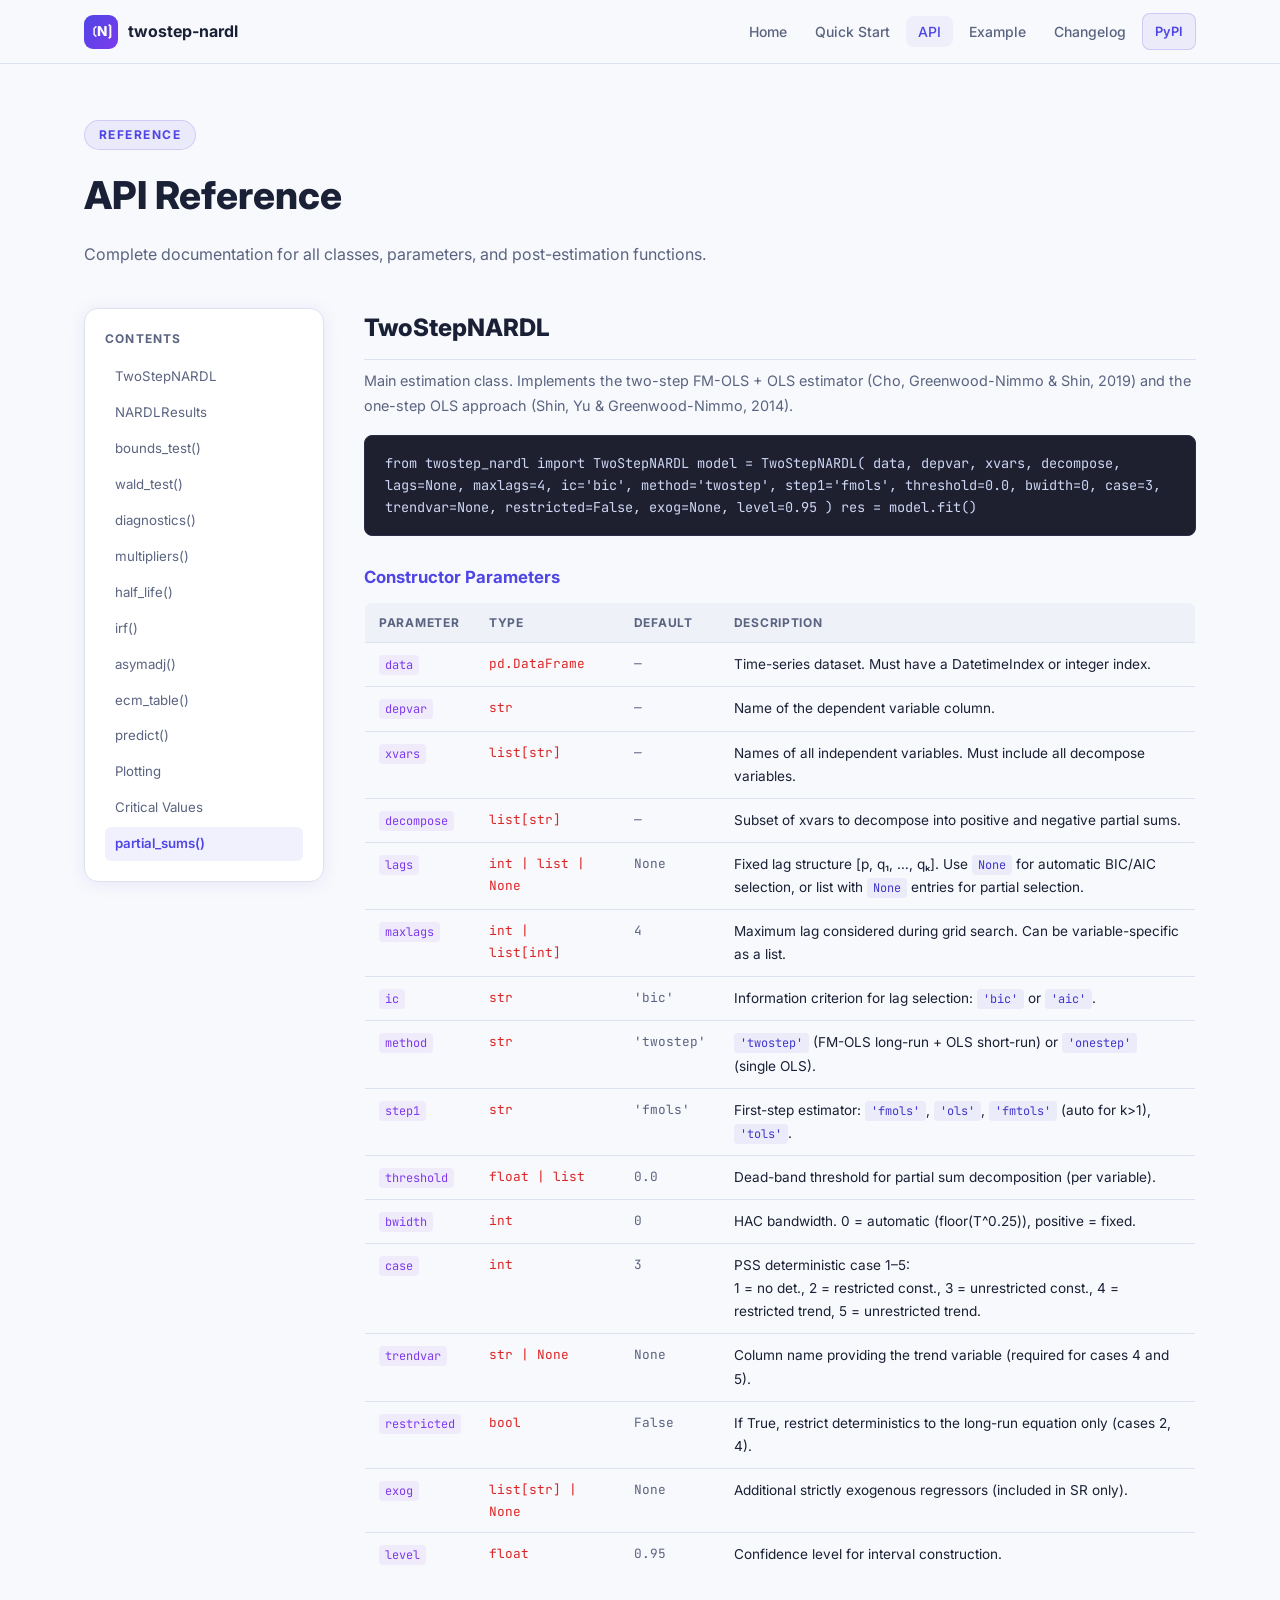
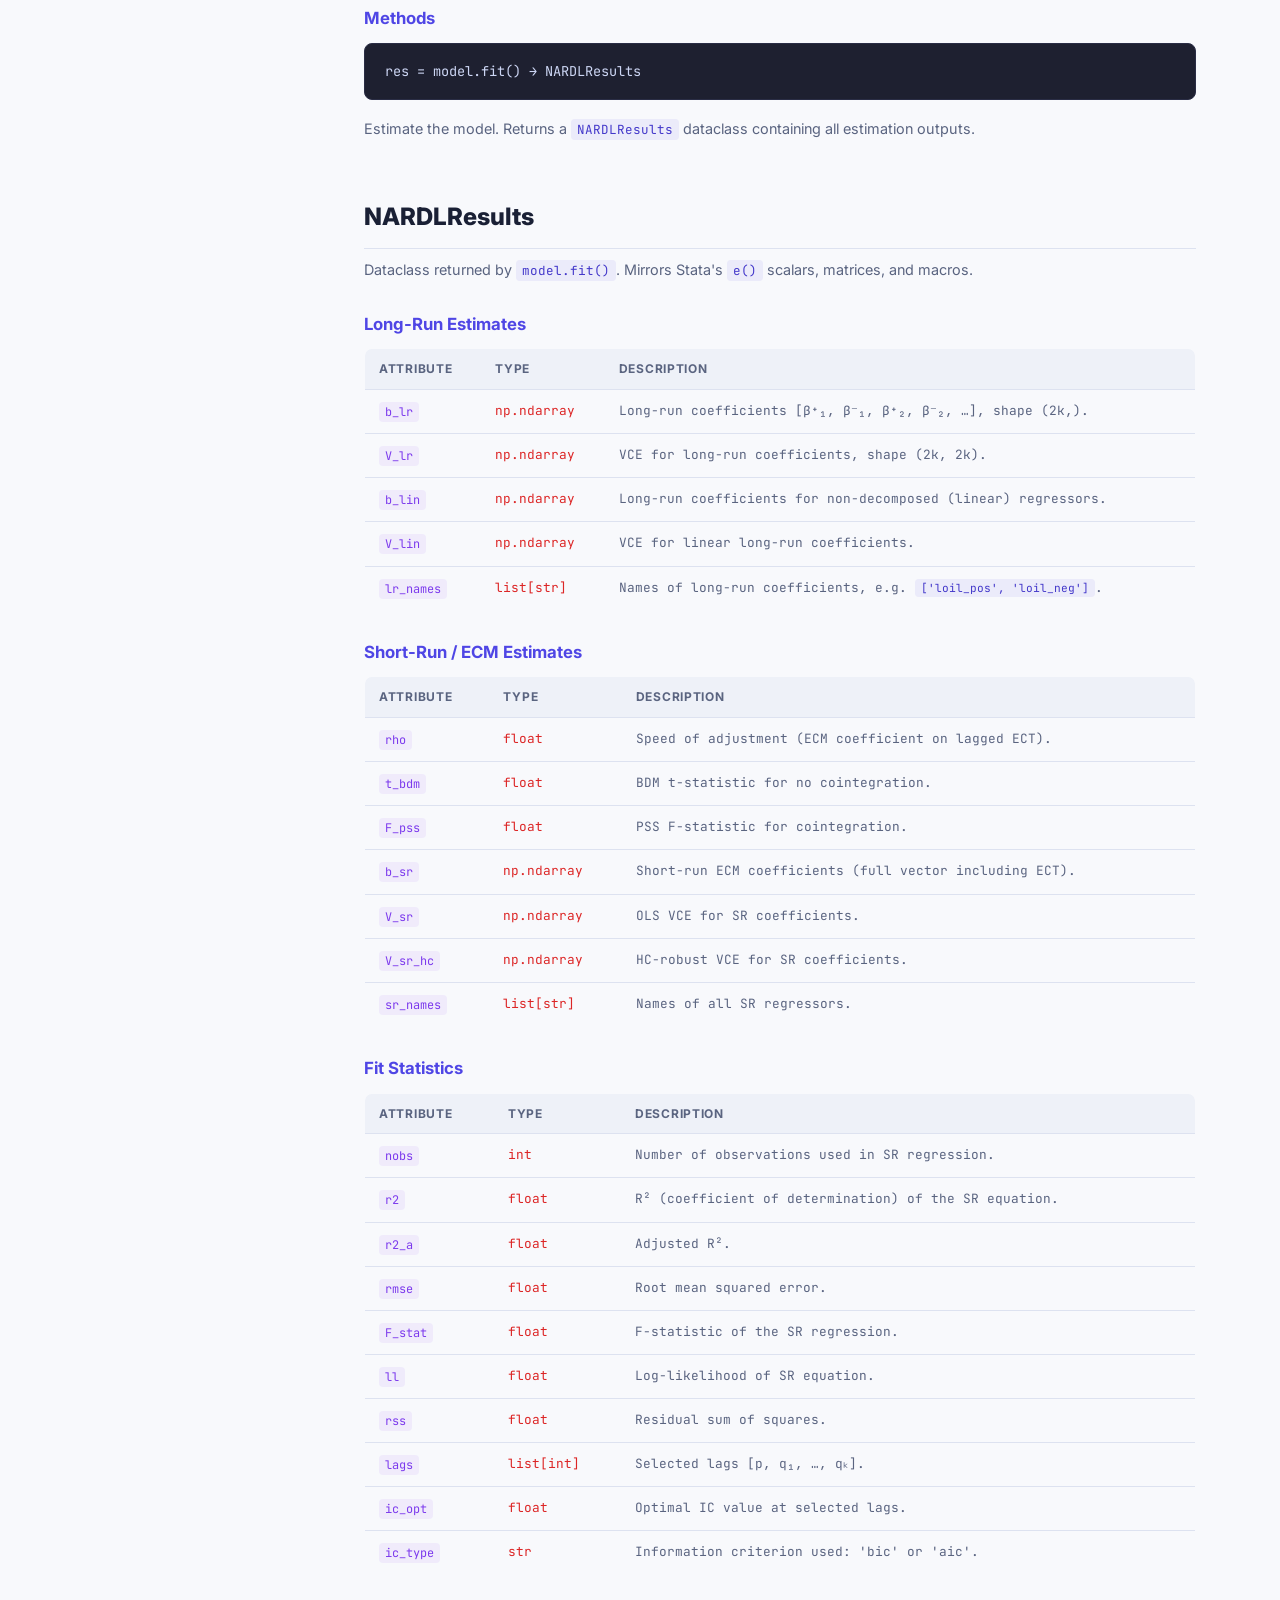
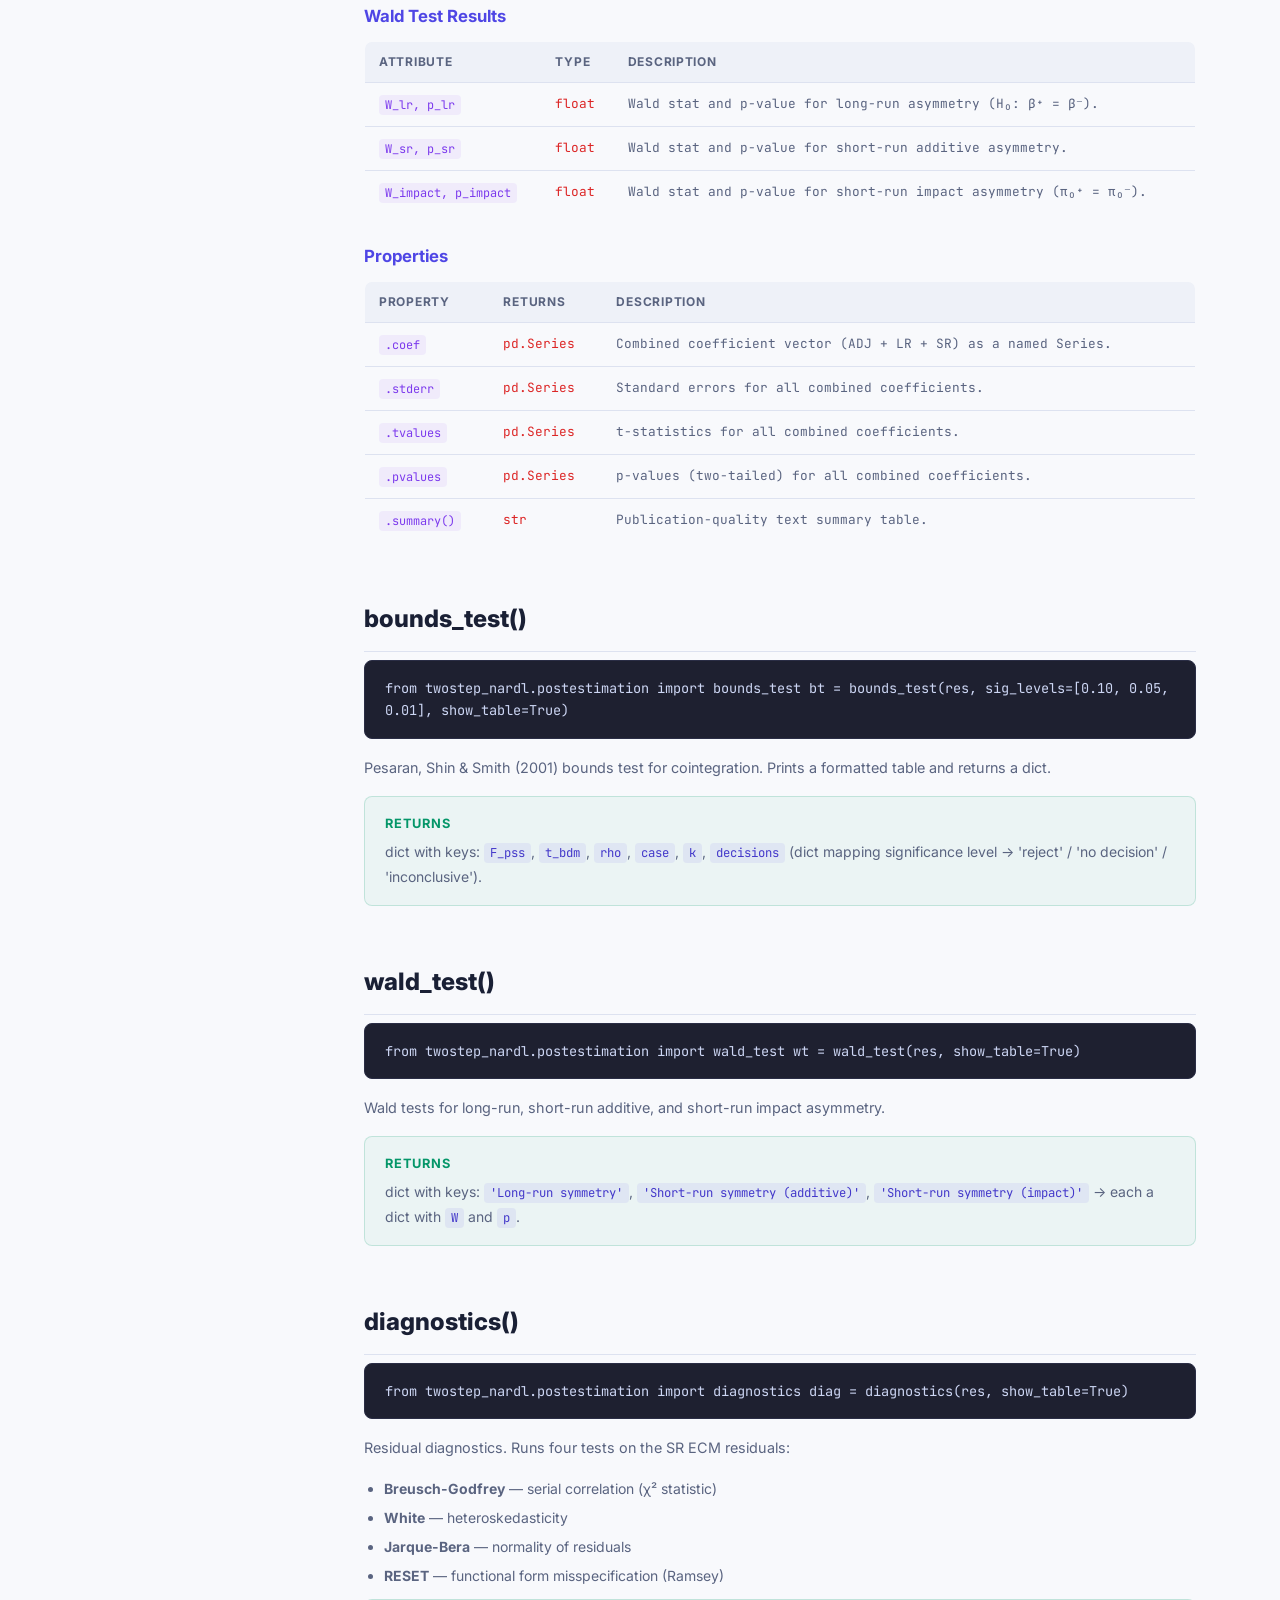
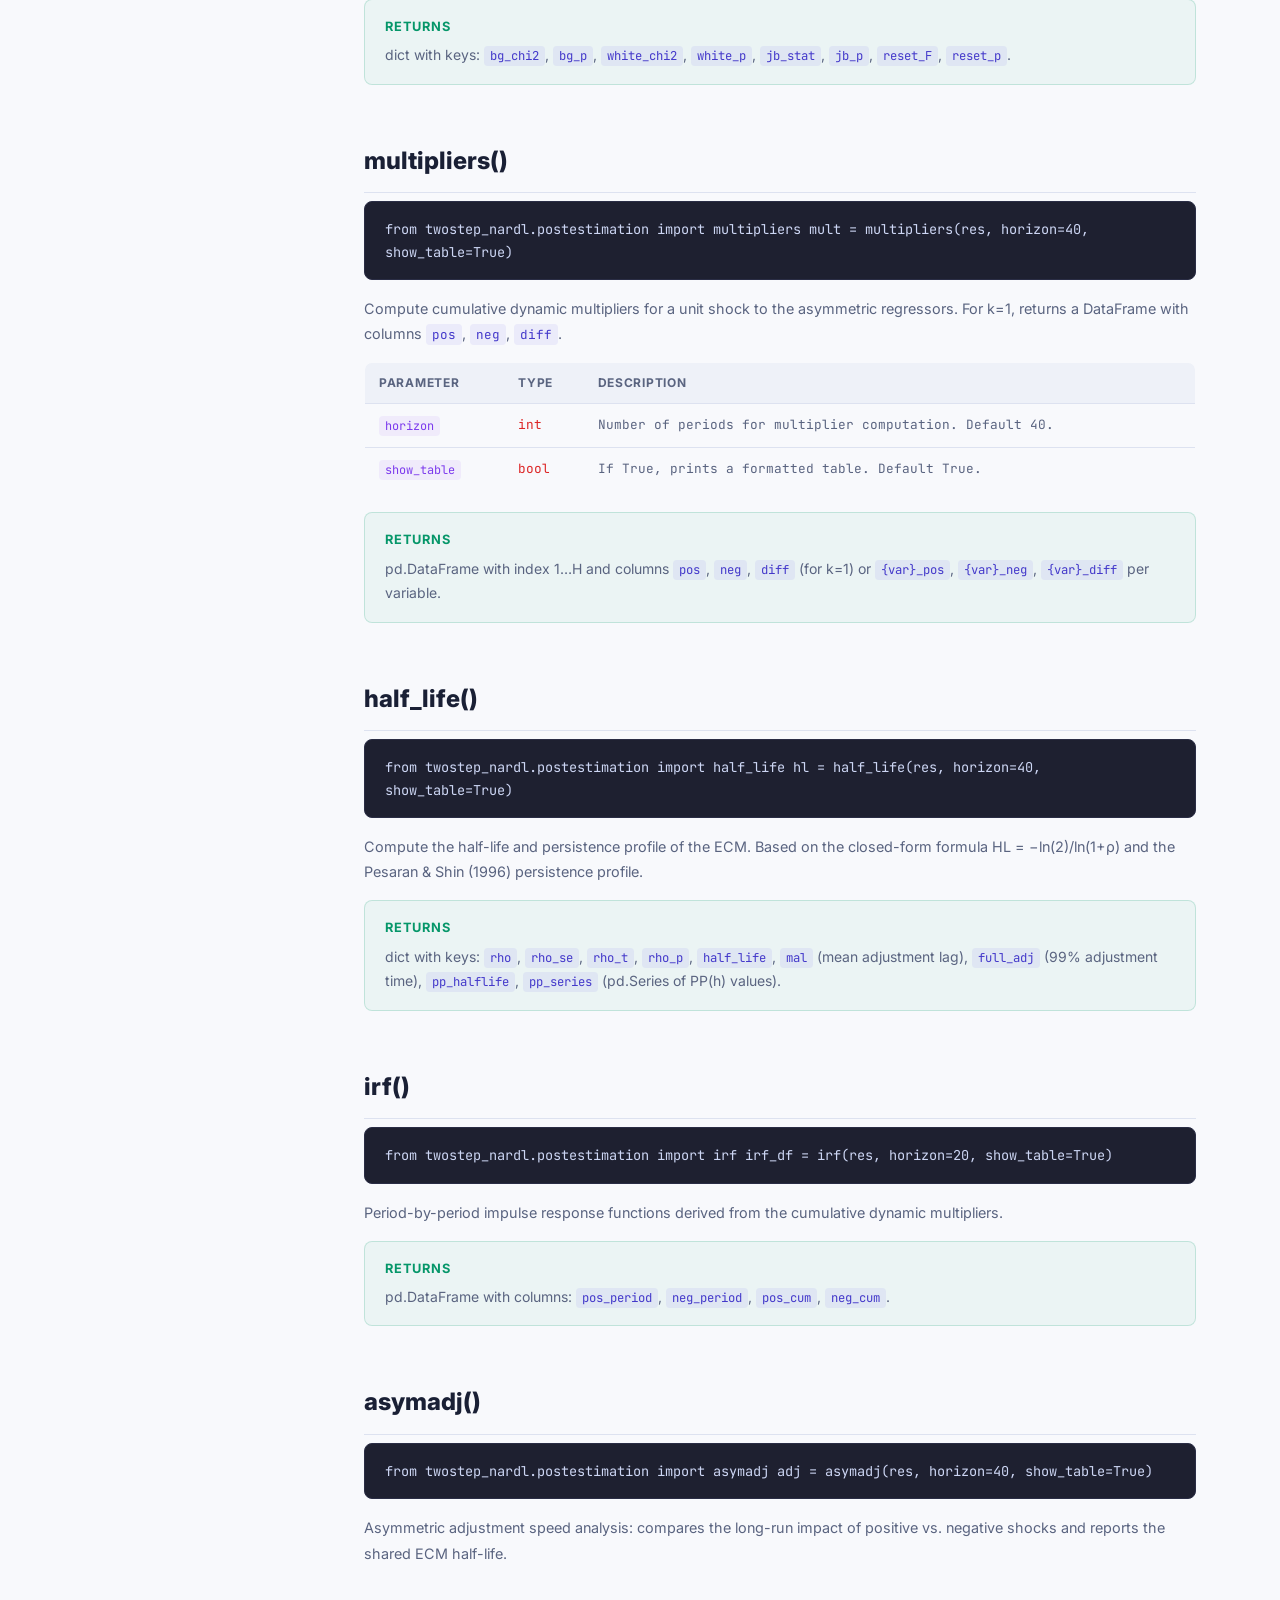
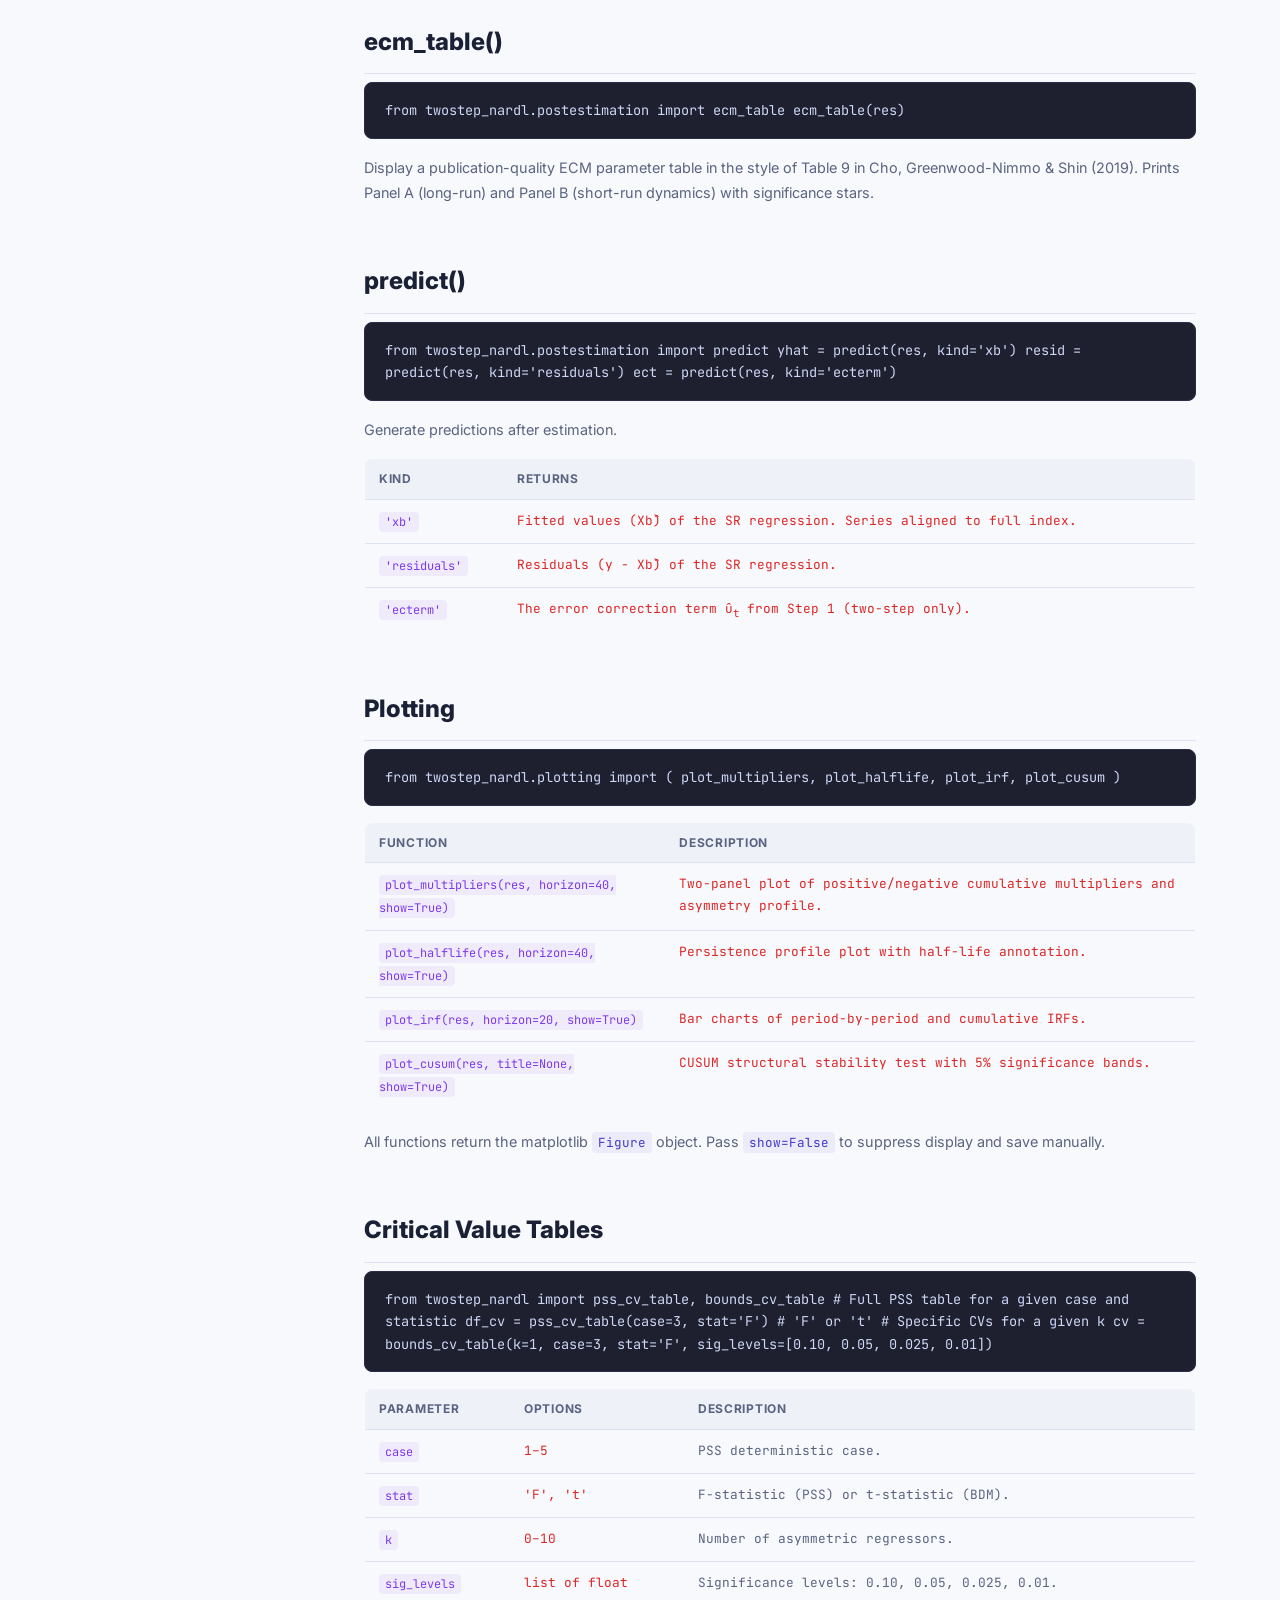
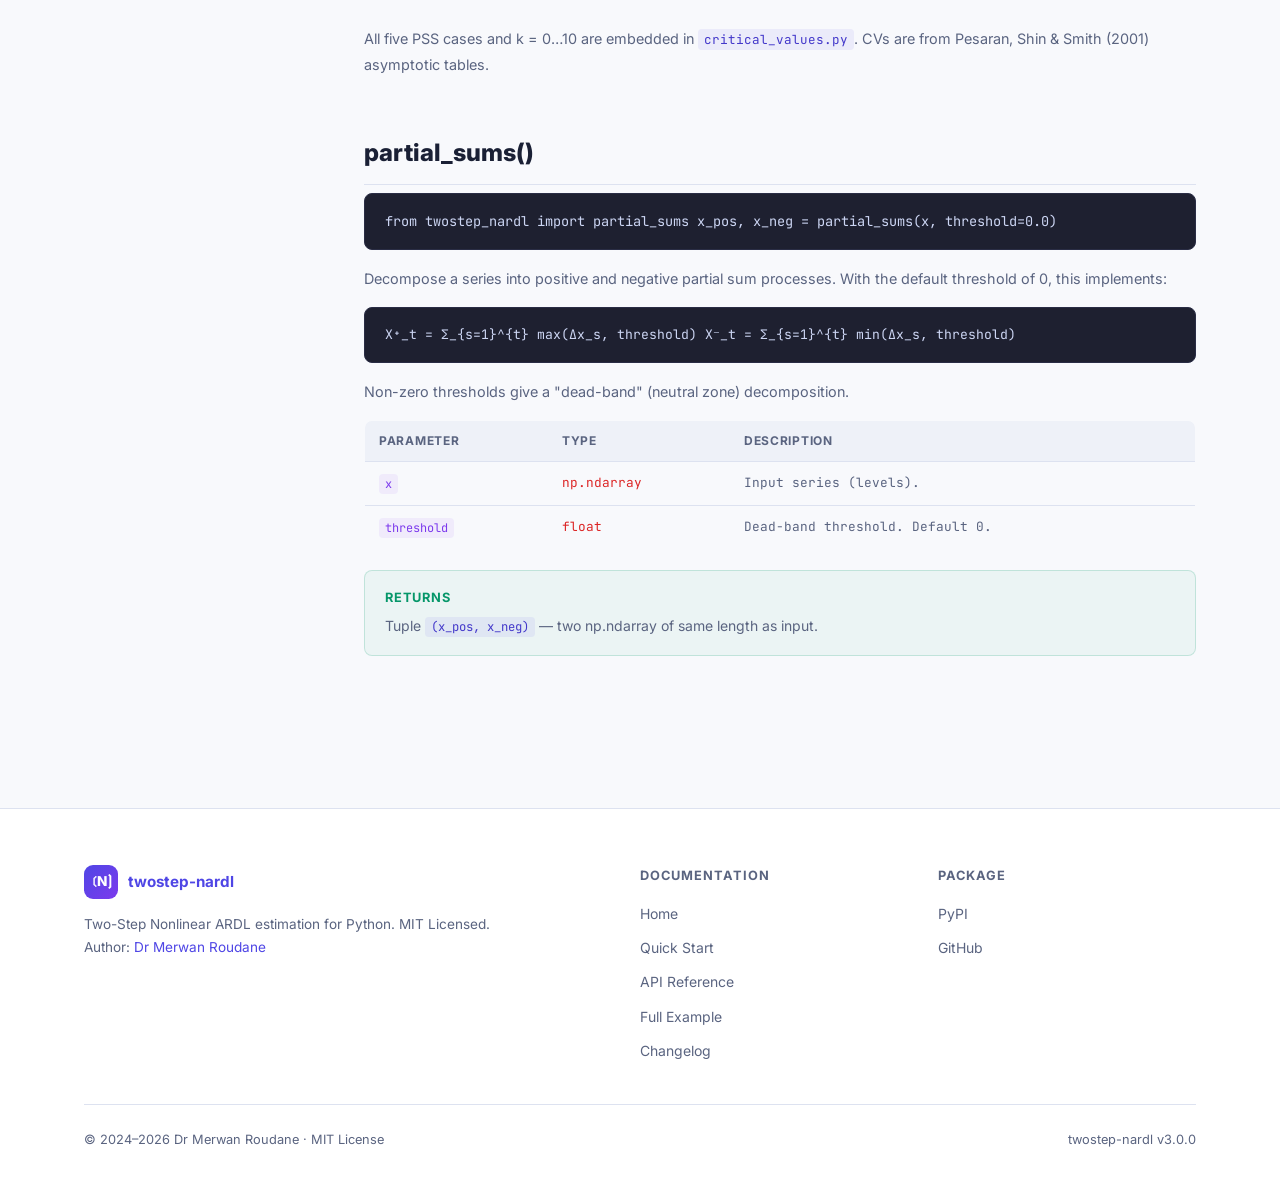
==== commit caac4c19: "docs: update author name to Dr Merwan Roudane" ====
--- a/docs/api.html
+++ b/docs/api.html
@@ -381,7 +381,7 @@
       <div class="footer-brand">
         <a href="index.html" class="nav-brand"><span class="brand-icon">⟮N⟯</span><span>twostep-nardl</span></a>
         <p>Two-Step Nonlinear ARDL estimation for Python. MIT Licensed.</p>
-        <p>Author: <a href="mailto:merwanroudane920@gmail.com">Merwan Roudane</a></p>
+        <p>Author: <a href="mailto:merwanroudane920@gmail.com">Dr Merwan Roudane</a></p>
       </div>
       <div class="footer-links">
         <h4>Documentation</h4>
@@ -402,7 +402,7 @@
       </div>
     </div>
     <div class="footer-bottom">
-      <span>© 2024–2026 Merwan Roudane · MIT License</span>
+      <span>© 2024–2026 Dr Merwan Roudane · MIT License</span>
       <span>twostep-nardl v3.0.0</span>
     </div>
   </div>
